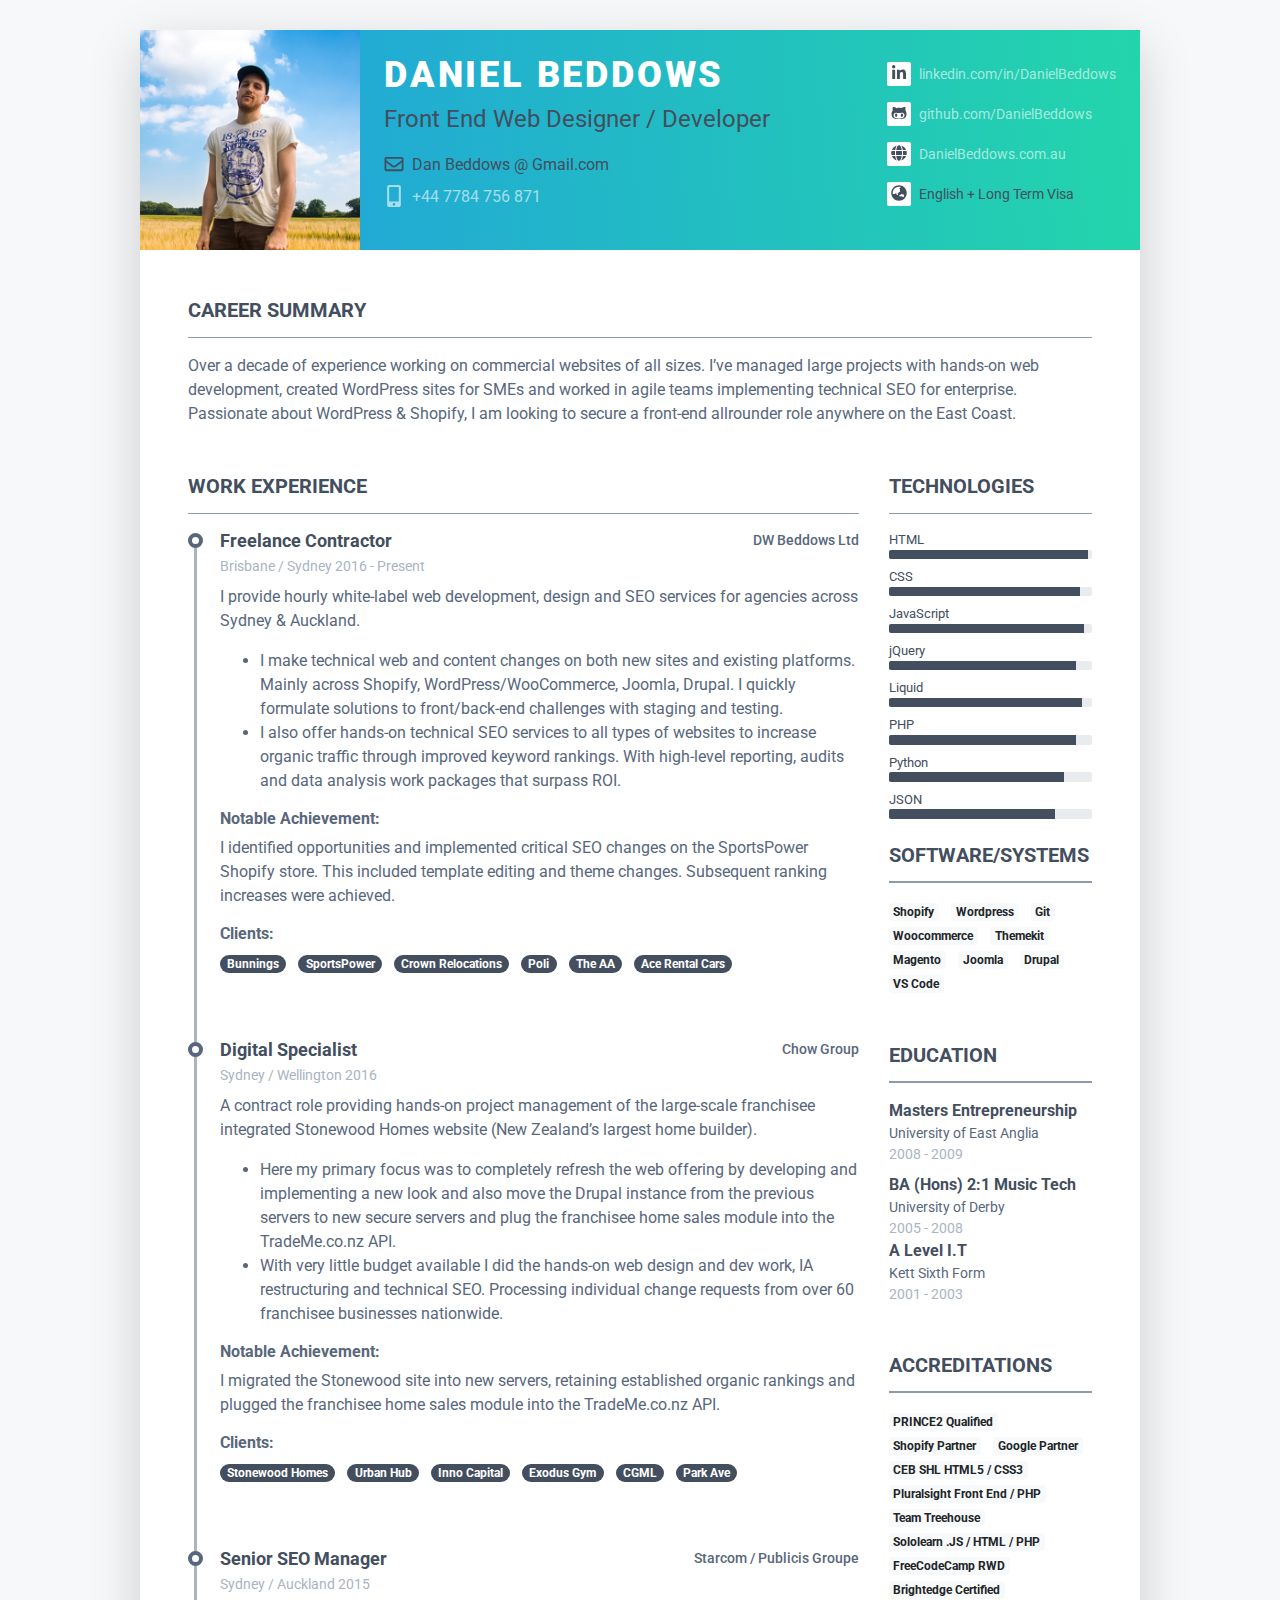
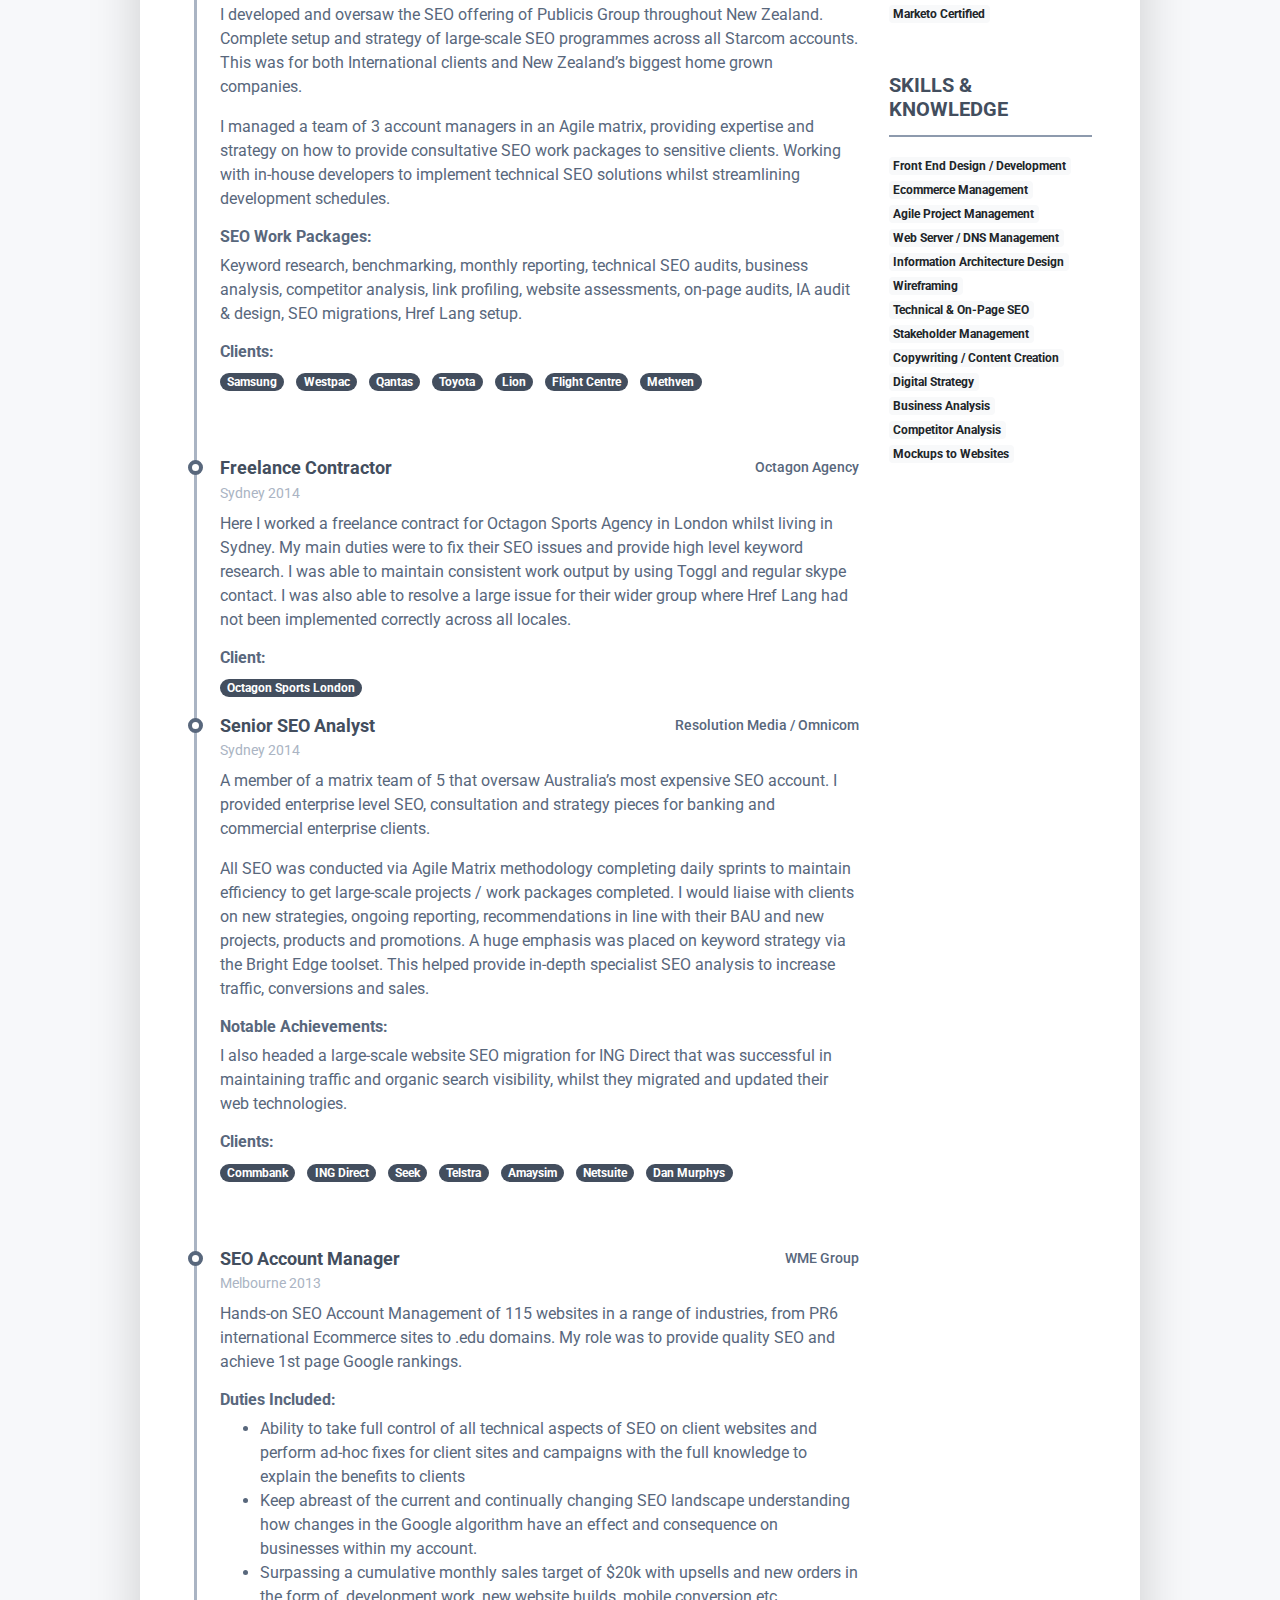
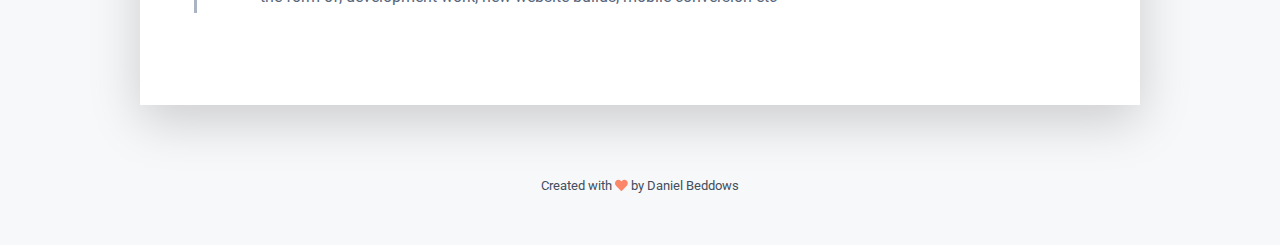
==== resume.html @ 27f37b6b "Rename index2.html to resume.html" ====
<!DOCTYPE html>
<html lang="en"> 
<head>
    <title>Daniel Beddows Online CV</title>
    
    <!-- Meta -->
    <meta charset="utf-8">
    <meta http-equiv="X-UA-Compatible" content="IE=edge">
    <meta name="viewport" content="width=device-width, initial-scale=1.0">
    <meta name="description" content="Responsive Resume Template">
    <meta name="author" content="Daniel Beddows">    
    <link rel="shortcut icon" href="favicon.ico"> 
    
    <!-- Google Font -->
    <link href="https://fonts.googleapis.com/css?family=Roboto:300,400,500,700,900" rel="stylesheet">
    
    <!-- FontAwesome JS-->
	<script defer src="assets/fontawesome/js/all.min.js"></script>
       
    <!-- Theme CSS -->  
    <link id="theme-style" rel="stylesheet" href="assets/css/pillar-1.css">


</head> 

<body>	

    <article class="resume-wrapper text-center position-relative">
	    <div class="resume-wrapper-inner mx-auto text-left bg-white shadow-lg">
		    <header class="resume-header pt-4 pt-md-0">
			    <div class="media flex-column flex-md-row">
				    <img class="mr-3 img-fluid picture mx-auto" src="assets/images/profile.jpg" alt="">
				    <div class="media-body p-4 d-flex flex-column flex-md-row mx-auto mx-lg-0">
					    <div class="primary-info">
						    <h1 class="name mt-0 mb-1 text-white text-uppercase text-uppercase">Daniel Beddows</h1>
						    <div class="title mb-3">Front End Web Designer / Developer</div>
						    <ul class="list-unstyled">
								<li class="mb-2"><i class="far fa-envelope fa-fw mr-2" data-fa-transform="grow-3"></i>Dan Beddows &#64 Gmail.com</li>
							    <li><a href="#"><i class="fas fa-mobile-alt fa-fw mr-2" data-fa-transform="grow-6"></i>+44 7784 756 871	</a></li>
						    </ul>
					    </div><!--//primary-info-->
					    <div class="secondary-info ml-md-auto mt-2">
						    <ul class="resume-social list-unstyled">
				                <li class="mb-3"><a href="https://linkedin.com/in/danielbeddows"><span class="fa-container text-center mr-2"><i class="fab fa-linkedin-in fa-fw"></i></span>linkedin.com/in/DanielBeddows</a></li>
				                <li class="mb-3"><a href="https://github.com/dannybeddows"><span class="fa-container text-center mr-2"><i class="fab fa-github-alt fa-fw"></i></span>github.com/DanielBeddows</a></li>
								<li class="mb-3"><a href="https://dannybeddows.github.io/cv/"><span class="fa-container text-center mr-2"><i class="fas fa-globe"></i></span>DanielBeddows.com.au</a></li>
								<li class="mb-3"><span class="fa-container text-center mr-2"><i class="fas fa-globe-asia"></i></span>English + Long Term Visa</li>
						    </ul>
					    </div><!--//secondary-info-->
					    
				    </div><!--//media-body-->
			    </div><!--//media-->
		    </header>
		    <div class="resume-body p-5">
			    <section class="resume-section summary-section mb-5">
				    <h2 class="resume-section-title text-uppercase font-weight-bold pb-3 mb-3">Career Summary</h2>
				    <div class="resume-section-content">
					    <p class="mb-0">Over a decade of experience working on commercial websites of all sizes. I’ve managed large projects with hands-on web development, created WordPress sites for SMEs and worked in agile teams implementing technical SEO for enterprise. Passionate about WordPress & Shopify, I am looking to secure a front-end allrounder role anywhere on the East Coast.
							
						</p>
				    </div>
			    </section><!--//summary-section-->
			    <div class="row">
				    <div class="col-lg-9">
					    <section class="resume-section experience-section mb-5">
						    <h2 class="resume-section-title text-uppercase font-weight-bold pb-3 mb-3">Work Experience</h2>
						    <div class="resume-section-content">
							    <div class="resume-timeline position-relative">
								    <article class="resume-timeline-item position-relative pb-5">
									    
									    <div class="resume-timeline-item-header mb-2">
										    <div class="d-flex flex-column flex-md-row">
										        <h3 class="resume-position-title font-weight-bold mb-1">Freelance Contractor</h3>
										        <div class="resume-company-name ml-auto">DW Beddows Ltd</div>
										    </div><!--//row-->
										    <div class="resume-position-time">Brisbane / Sydney 2016 - Present</div>
									    </div><!--//resume-timeline-item-header-->
									    <div class="resume-timeline-item-desc">
											<p>I provide hourly white-label web development, design and SEO services for agencies across Sydney & Auckland.</p>
											<ul>
											    <li>I make technical web and content changes on both new sites and existing platforms. Mainly across Shopify, WordPress/WooCommerce, Joomla, Drupal. I quickly formulate solutions to front/back-end challenges with staging and testing.
													</li>
											    <li>I also offer hands-on technical SEO services to all types of websites to increase organic traffic through improved keyword rankings. With high-level reporting, audits and data analysis work packages that surpass ROI.
												</li>
										    </ul>
										    <h4 class="resume-timeline-item-desc-heading font-weight-bold">Notable Achievement:</h4>
										    <p>I identified opportunities and implemented critical SEO changes on the SportsPower Shopify store. This included template editing and theme changes. Subsequent ranking increases were achieved.

											</p>
										    <h4 class="resume-timeline-item-desc-heading font-weight-bold">Clients:</h4>
										    <ul class="list-inline">
											    <li class="list-inline-item"><span class="badge badge-primary badge-pill">Bunnings</span></li>
											    <li class="list-inline-item"><span class="badge badge-primary badge-pill">SportsPower</span></li>
											    <li class="list-inline-item"><span class="badge badge-primary badge-pill">Crown Relocations</span></li>
											    <li class="list-inline-item"><span class="badge badge-primary badge-pill">Poli</span></li>
											    <li class="list-inline-item"><span class="badge badge-primary badge-pill">The AA</span></li>
											    <li class="list-inline-item"><span class="badge badge-primary badge-pill">Ace Rental Cars</span></li>
										    </ul>
									    </div><!--//resume-timeline-item-desc-->

								    </article><!--//resume-timeline-item-->
								    
								    <article class="resume-timeline-item position-relative pb-5">
									    
									    <div class="resume-timeline-item-header mb-2">
										    <div class="d-flex flex-column flex-md-row">
										        <h3 class="resume-position-title font-weight-bold mb-1">Digital Specialist</h3>
										        <div class="resume-company-name ml-auto">Chow Group</div>
										    </div><!--//row-->
										    <div class="resume-position-time">Sydney / Wellington 2016</div>
									    </div><!--//resume-timeline-item-header-->
									    <div class="resume-timeline-item-desc">
										    <p>A contract role providing hands-on project management of the large-scale franchisee integrated Stonewood Homes website (New Zealand’s largest home builder). 
											</p>
											<ul>
											    <li>Here my primary focus was to completely refresh the web offering by developing and implementing a new look and also move the Drupal instance from the previous servers to new secure servers and plug the franchisee home sales module into the TradeMe.co.nz API. 

													</li>
											    <li>With very little budget available I did the hands-on web design and dev work, IA restructuring and technical SEO. Processing individual change requests from over 60 franchisee businesses nationwide.

												</li>
										    </ul>
											<h4 class="resume-timeline-item-desc-heading font-weight-bold">Notable Achievement:</h4>
										    <p>I migrated the Stonewood site into new servers, retaining established organic rankings and plugged the franchisee home sales module into the TradeMe.co.nz API.
											</p>
										    <h4 class="resume-timeline-item-desc-heading font-weight-bold">Clients:</h4>
										    <ul class="list-inline">
											    <li class="list-inline-item"><span class="badge badge-primary badge-pill">Stonewood Homes</span></li>
											    <li class="list-inline-item"><span class="badge badge-primary badge-pill">Urban Hub</span></li>
											    <li class="list-inline-item"><span class="badge badge-primary badge-pill">Inno Capital</span></li>
											    <li class="list-inline-item"><span class="badge badge-primary badge-pill">Exodus Gym</span></li>
											    <li class="list-inline-item"><span class="badge badge-primary badge-pill">CGML</span></li>
											    <li class="list-inline-item"><span class="badge badge-primary badge-pill">Park Ave</span></li>
										    </ul>
									    </div><!--//resume-timeline-item-desc-->

								    </article><!--//resume-timeline-item-->
								    
								    <article class="resume-timeline-item position-relative pb-5">
									    
									    <div class="resume-timeline-item-header mb-2">
										    <div class="d-flex flex-column flex-md-row">
										        <h3 class="resume-position-title font-weight-bold mb-1">Senior SEO Manager</h3>
										        <div class="resume-company-name ml-auto">Starcom / Publicis Groupe</div>
										    </div><!--//row-->
										    <div class="resume-position-time">Sydney / Auckland 2015</div>
									    </div><!--//resume-timeline-item-header-->
									    <div class="resume-timeline-item-desc">
										    <p>I developed and oversaw the SEO offering of Publicis Group throughout New Zealand. Complete setup and strategy of large-scale SEO programmes across all Starcom accounts. This was for both International clients and New Zealand’s biggest home grown companies.</p>
										    <p>I managed a team of 3 account managers in an Agile matrix, providing expertise and strategy on how to provide consultative SEO work packages to sensitive clients. Working with in-house developers to implement technical SEO solutions whilst streamlining development schedules.</p>
											<h4 class="resume-timeline-item-desc-heading font-weight-bold">SEO Work Packages:</h4>
										    <p>Keyword research, benchmarking, monthly reporting, technical SEO audits, business analysis, competitor analysis, link profiling, website assessments, on-page audits, IA audit & design, SEO migrations, Href Lang setup.
											</p>
										    <h4 class="resume-timeline-item-desc-heading font-weight-bold">Clients:</h4>
										    <ul class="list-inline">
											    <li class="list-inline-item"><span class="badge badge-primary badge-pill">Samsung</span></li>
											    <li class="list-inline-item"><span class="badge badge-primary badge-pill">Westpac</span></li>
											    <li class="list-inline-item"><span class="badge badge-primary badge-pill">Qantas</span></li>
											    <li class="list-inline-item"><span class="badge badge-primary badge-pill">Toyota</span></li>
												<li class="list-inline-item"><span class="badge badge-primary badge-pill">Lion</span></li>
												<li class="list-inline-item"><span class="badge badge-primary badge-pill">Flight Centre</span></li>
												<li class="list-inline-item"><span class="badge badge-primary badge-pill">Methven</span></li>
										    </ul>
									    </div><!--//resume-timeline-item-desc-->

								    </article><!--//resume-timeline-item-->
								    
								    <article class="resume-timeline-item position-relative">
									    
									    <div class="resume-timeline-item-header mb-2">
										    <div class="d-flex flex-column flex-md-row">
										        <h3 class="resume-position-title font-weight-bold mb-1">Freelance Contractor</h3>
										        <div class="resume-company-name ml-auto">Octagon Agency</div>
										    </div><!--//row-->
										    <div class="resume-position-time">Sydney 2014</div>
									    </div><!--//resume-timeline-item-header-->
									    <div class="resume-timeline-item-desc">
										    <p>Here I worked a freelance contract for Octagon Sports Agency in London whilst living in Sydney. My main duties were to fix their SEO issues and provide high level keyword research. I was able to maintain consistent work output by using Toggl and regular skype contact.
												I was also able to resolve a large issue for their wider group where Href Lang had not been implemented correctly across all locales.
												</p>
										    <h4 class="resume-timeline-item-desc-heading font-weight-bold">Client:</h4>
										    <ul class="list-inline">
											    <li class="list-inline-item"><span class="badge badge-primary badge-pill">Octagon Sports London</span></li>
										    </ul>
									    </div><!--//resume-timeline-item-desc-->

								    </article><!--//resume-timeline-item-->
								    
								    <article class="resume-timeline-item position-relative pb-5">
									    
									    <div class="resume-timeline-item-header mb-2">
										    <div class="d-flex flex-column flex-md-row">
										        <h3 class="resume-position-title font-weight-bold mb-1">Senior SEO Analyst</h3>
										        <div class="resume-company-name ml-auto">Resolution Media / Omnicom</div>
										    </div><!--//row-->
										    <div class="resume-position-time">Sydney 2014</div>
									    </div><!--//resume-timeline-item-header-->
									    <div class="resume-timeline-item-desc">
										    <p>A member of a matrix team of 5 that oversaw Australia’s most expensive SEO account. I provided enterprise level SEO, consultation and strategy pieces for banking and commercial enterprise clients.</p>
										    <p>All SEO was conducted via Agile Matrix methodology completing daily sprints to maintain efficiency to get large-scale projects / work packages completed. I would liaise with clients on new strategies, ongoing reporting, recommendations in line with their BAU and new projects, products and promotions. A huge emphasis was placed on keyword strategy via the Bright Edge toolset. This helped provide in-depth specialist SEO analysis to increase traffic, conversions and sales.</p>
											<h4 class="resume-timeline-item-desc-heading font-weight-bold">Notable Achievements:</h4>
										    <p>I also headed a large-scale website SEO migration for ING Direct that was successful in maintaining traffic and organic search visibility, whilst they migrated and updated their web technologies.
											</p>
										    <h4 class="resume-timeline-item-desc-heading font-weight-bold">Clients:</h4>
										    <ul class="list-inline">
											    <li class="list-inline-item"><span class="badge badge-primary badge-pill">Commbank</span></li>
											    <li class="list-inline-item"><span class="badge badge-primary badge-pill">ING Direct</span></li>
											    <li class="list-inline-item"><span class="badge badge-primary badge-pill">Seek</span></li>
											    <li class="list-inline-item"><span class="badge badge-primary badge-pill">Telstra</span></li>
												<li class="list-inline-item"><span class="badge badge-primary badge-pill">Amaysim</span></li>
												<li class="list-inline-item"><span class="badge badge-primary badge-pill">Netsuite</span></li>
												<li class="list-inline-item"><span class="badge badge-primary badge-pill">Dan Murphys</span></li>
										    </ul>
									    </div><!--//resume-timeline-item-desc-->

									</article><!--//resume-timeline-item-->
									<article class="resume-timeline-item position-relative pb-6">
									    
									    <div class="resume-timeline-item-header mb-2">
										    <div class="d-flex flex-column flex-md-row">
										        <h3 class="resume-position-title font-weight-bold mb-1">SEO Account Manager</h3>
										        <div class="resume-company-name ml-auto">WME Group</div>
										    </div><!--//row-->
										    <div class="resume-position-time">Melbourne 2013</div>
									    </div><!--//resume-timeline-item-header-->
									    <div class="resume-timeline-item-desc">
										    <p>Hands-on SEO Account Management of 115 websites in a range of industries, from PR6 international Ecommerce sites to .edu domains. My role was to provide quality SEO and achieve 1st page Google rankings.</p>
										    </p>
											<h4 class="resume-timeline-item-desc-heading font-weight-bold">Duties Included:</h4>
										    <ul>
											    <li>Ability to take full control of all technical aspects of SEO on client websites and perform ad-hoc fixes for client sites and campaigns with the full knowledge to explain the benefits to clients</li>
												<li>Keep abreast of the current and continually changing SEO landscape understanding how changes in the Google algorithm have an effect and consequence on businesses within my account.</li>
												<li>Surpassing a cumulative monthly sales target of $20k with upsells and new orders in the form of, development work, new website builds, mobile conversion etc</li>
										    </ul>
									    </div><!--//resume-timeline-item-desc-->
								    </article><!--//resume-timeline-item-->
							    </div><!--//resume-timeline-->
						    </div>
					    </section><!--//experience-section-->
				    </div>
				    <div class="col-lg-3">
					    <section class="resume-section skills-section mb-5">
						    <h2 class="resume-section-title text-uppercase font-weight-bold pb-3 mb-3">Technologies</h2>
						    <div class="resume-section-content">
						        <div class="resume-skill-item">
							        
							        <ul class="list-unstyled mb-4">
								        <li class="mb-2">
								            <div class="resume-skill-name">HTML</div>
									        <div class="progress resume-progress">
											    <div class="progress-bar theme-progress-bar-dark" role="progressbar" style="width: 98%" aria-valuenow="25" aria-valuemin="0" aria-valuemax="100"></div>
											</div>
								        </li>
								        <li class="mb-2">
								            <div class="resume-skill-name">CSS</div>
									        <div class="progress resume-progress">
											    <div class="progress-bar theme-progress-bar-dark" role="progressbar" style="width: 94%" aria-valuenow="25" aria-valuemin="0" aria-valuemax="100"></div>
											</div>
								        </li>
								        <li class="mb-2">
								            <div class="resume-skill-name">JavaScript</div>
									        <div class="progress resume-progress">
											    <div class="progress-bar theme-progress-bar-dark" role="progressbar" style="width: 96%" aria-valuenow="25" aria-valuemin="0" aria-valuemax="100"></div>
											</div>
								        </li>
								        
								        <li class="mb-2">
								            <div class="resume-skill-name">jQuery</div>
									        <div class="progress resume-progress">
											    <div class="progress-bar theme-progress-bar-dark" role="progressbar" style="width: 92%" aria-valuenow="25" aria-valuemin="0" aria-valuemax="100"></div>
											</div>
								        </li>
								        <li class="mb-2">
								            <div class="resume-skill-name">Liquid</div>
									        <div class="progress resume-progress">
											    <div class="progress-bar theme-progress-bar-dark" role="progressbar" style="width: 95%" aria-valuenow="25" aria-valuemin="0" aria-valuemax="100"></div>
											</div>
								        </li>
								        <li class="mb-2">
								            <div class="resume-skill-name">PHP</div>
									        <div class="progress resume-progress">
											    <div class="progress-bar theme-progress-bar-dark" role="progressbar" style="width: 92%" aria-valuenow="25" aria-valuemin="0" aria-valuemax="100"></div>
											</div>
								        </li>
								        <li class="mb-2">
								            <div class="resume-skill-name">Python</div>
									        <div class="progress resume-progress">
											    <div class="progress-bar theme-progress-bar-dark" role="progressbar" style="width: 86%" aria-valuenow="25" aria-valuemin="0" aria-valuemax="100"></div>
											</div>
								        </li>
								        <li class="mb-2">
								            <div class="resume-skill-name">JSON</div>
									        <div class="progress resume-progress">
											    <div class="progress-bar theme-progress-bar-dark" role="progressbar" style="width: 82%" aria-valuenow="25" aria-valuemin="0" aria-valuemax="100"></div>
											</div>
								        </li>
							        </ul>
						        </div><!--//resume-skill-item-->
						        
						        <div class="resume-skill-item">
						            <h2 class="resume-section-title text-uppercase font-weight-bold pb-3 mb-3">Software/Systems</h2>
						            <ul class="list-inline">
							            <li class="list-inline-item"><span class="badge badge-light">Shopify</span></li>
							            <li class="list-inline-item"><span class="badge badge-light">Wordpress</span></li>
							            <li class="list-inline-item"><span class="badge badge-light">Git</span></li>
							            <li class="list-inline-item"><span class="badge badge-light">Woocommerce</span></li>
							            <li class="list-inline-item"><span class="badge badge-light">Themekit</span></li>
							            <li class="list-inline-item"><span class="badge badge-light">Magento</span></li>
							            <li class="list-inline-item"><span class="badge badge-light">Joomla</span></li>
							            <li class="list-inline-item"><span class="badge badge-light">Drupal</span></li>
							            <li class="list-inline-item"><span class="badge badge-light">VS Code</span></li>
						            </ul>
						        </div><!--//resume-skill-item-->
						    </div><!--resume-section-content-->
					    </section><!--//skills-section-->
					    <section class="resume-section education-section mb-5">
						    <h2 class="resume-section-title text-uppercase font-weight-bold pb-3 mb-3">Education</h2>
						    <div class="resume-section-content">
							    <ul class="list-unstyled">
								    <li class="mb-2">
								        <div class="resume-degree font-weight-bold">Masters Entrepreneurship</div>
								        <div class="resume-degree-org">University of East Anglia</div>
								        <div class="resume-degree-time">2008 - 2009</div>
								    </li>
								    <li>
								        <div class="resume-degree font-weight-bold">BA (Hons) 2:1 Music Tech</div>
								        <div class="resume-degree-org">University of Derby</div>
								        <div class="resume-degree-time">2005 - 2008</div>
									</li>
									<li>
								        <div class="resume-degree font-weight-bold">A Level I.T</div>
								        <div class="resume-degree-org">Kett Sixth Form</div>
								        <div class="resume-degree-time">2001 - 2003</div>
								    </li>
							    </ul>
						    </div>
					    </section><!--//education-section-->
					    <section class="resume-section reference-section mb-5">
						    <h2 class="resume-section-title text-uppercase font-weight-bold pb-3 mb-3">Accreditations</h2>
						    <div class="resume-section-content">
								<div class="resume-skill-item">
						            <ul class="list-inline">
							            <li class="list-inline-item"><span class="badge badge-light">PRINCE2 Qualified</span></li>
							            <li class="list-inline-item"><span class="badge badge-light">Shopify Partner</span></li>
							            <li class="list-inline-item"><span class="badge badge-light">Google Partner</span></li>
							            <li class="list-inline-item"><span class="badge badge-light">CEB SHL HTML5 / CSS3</span></li>
							            <li class="list-inline-item"><span class="badge badge-light">Pluralsight Front End / PHP</span></li>
							            <li class="list-inline-item"><span class="badge badge-light">Team Treehouse</span></li>
										<li class="list-inline-item"><span class="badge badge-light">Sololearn .JS / HTML / PHP</span></li>
										<li class="list-inline-item"><span class="badge badge-light">FreeCodeCamp RWD</span></li>
										<li class="list-inline-item"><span class="badge badge-light">Brightedge Certified</span></li>
										<li class="list-inline-item"><span class="badge badge-light">Marketo Certified</span></li>

						            </ul>
						        </div><!--//resume-skill-item-->
						    </div>
					    </section><!--//interests-section-->
					    <section class="resume-section language-section mb-5">
						    <h3 class="resume-section-title text-uppercase font-weight-bold pb-3 mb-3">Skills & Knowledge</h3>
						    <div class="resume-skill-item">
								<ul class="list-inline">
									<li class="list-inline-item"><span class="badge badge-light">Front End Design / Development</span></li>
									<li class="list-inline-item"><span class="badge badge-light">Ecommerce Management</span></li>
									<li class="list-inline-item"><span class="badge badge-light">Agile Project Management</span></li>
									<li class="list-inline-item"><span class="badge badge-light">Web Server / DNS Management</span></li>
									<li class="list-inline-item"><span class="badge badge-light">Information Architecture Design</span></li>
									<li class="list-inline-item"><span class="badge badge-light">Wireframing</span></li>
									<li class="list-inline-item"><span class="badge badge-light">Technical & On-Page SEO</span></li>
									<li class="list-inline-item"><span class="badge badge-light">Stakeholder Management</span></li>
									<li class="list-inline-item"><span class="badge badge-light">Copywriting / Content Creation</span></li>
									<li class="list-inline-item"><span class="badge badge-light">Digital Strategy</span></li>
									<li class="list-inline-item"><span class="badge badge-light">Business Analysis</span></li>
									<li class="list-inline-item"><span class="badge badge-light">Competitor Analysis</span></li>
									<li class="list-inline-item"><span class="badge badge-light">Mockups to Websites</span></li>
								</ul>
							</div><!--//resume-skill-item-->
					    </section><!--//interests-section-->
					    
				    </div>
			    </div><!--//row-->
		    </div><!--//resume-body-->
		    
		    
	    </div>
    </article>  

    
    <footer class="footer text-center pt-2 pb-5">
	    <!--/* This template is free as long as you keep the footer attribution link. If you'd like to use the template without the attribution link, you can buy the commercial license via our website: themes.3rdwavemedia.com Thank you for your support. :) */-->
        <small class="copyright">Created with <i class="fas fa-heart"></i> by Daniel Beddows</small>
	</footer>

    

</body>
</html>
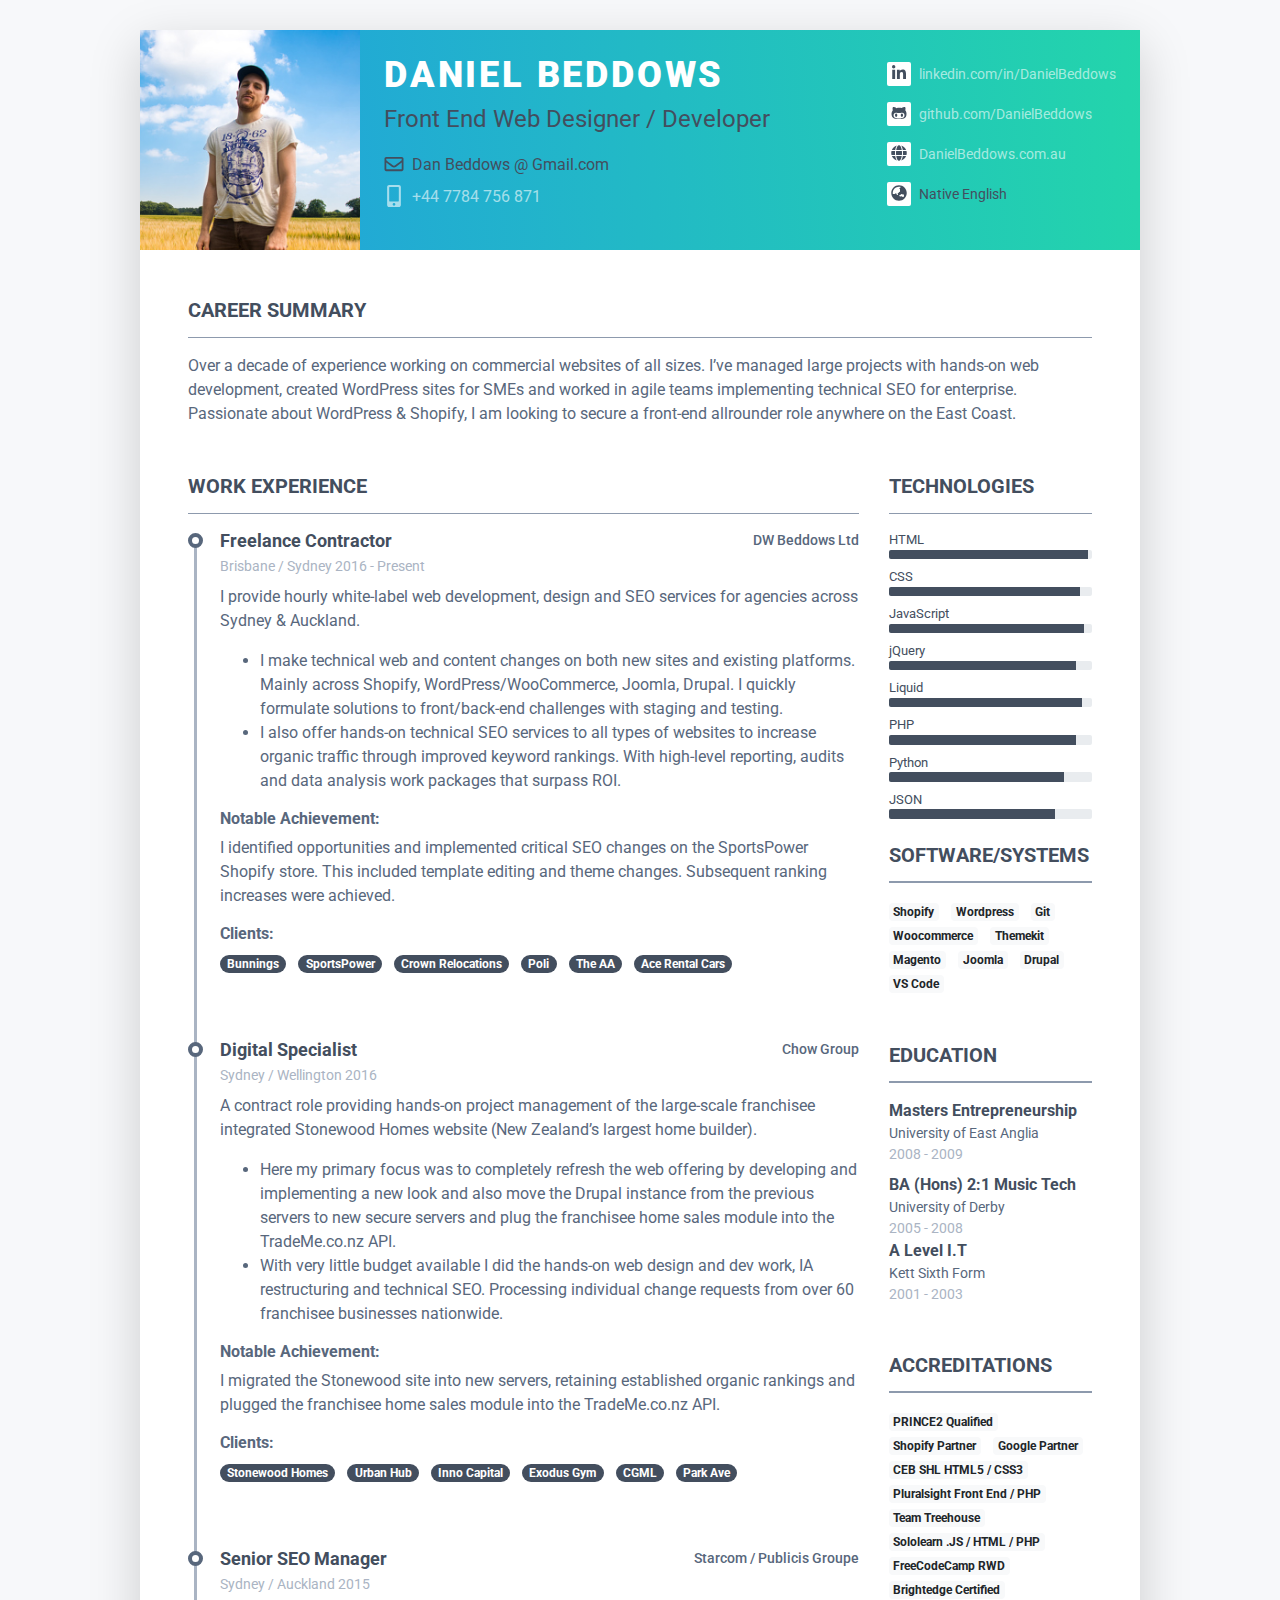
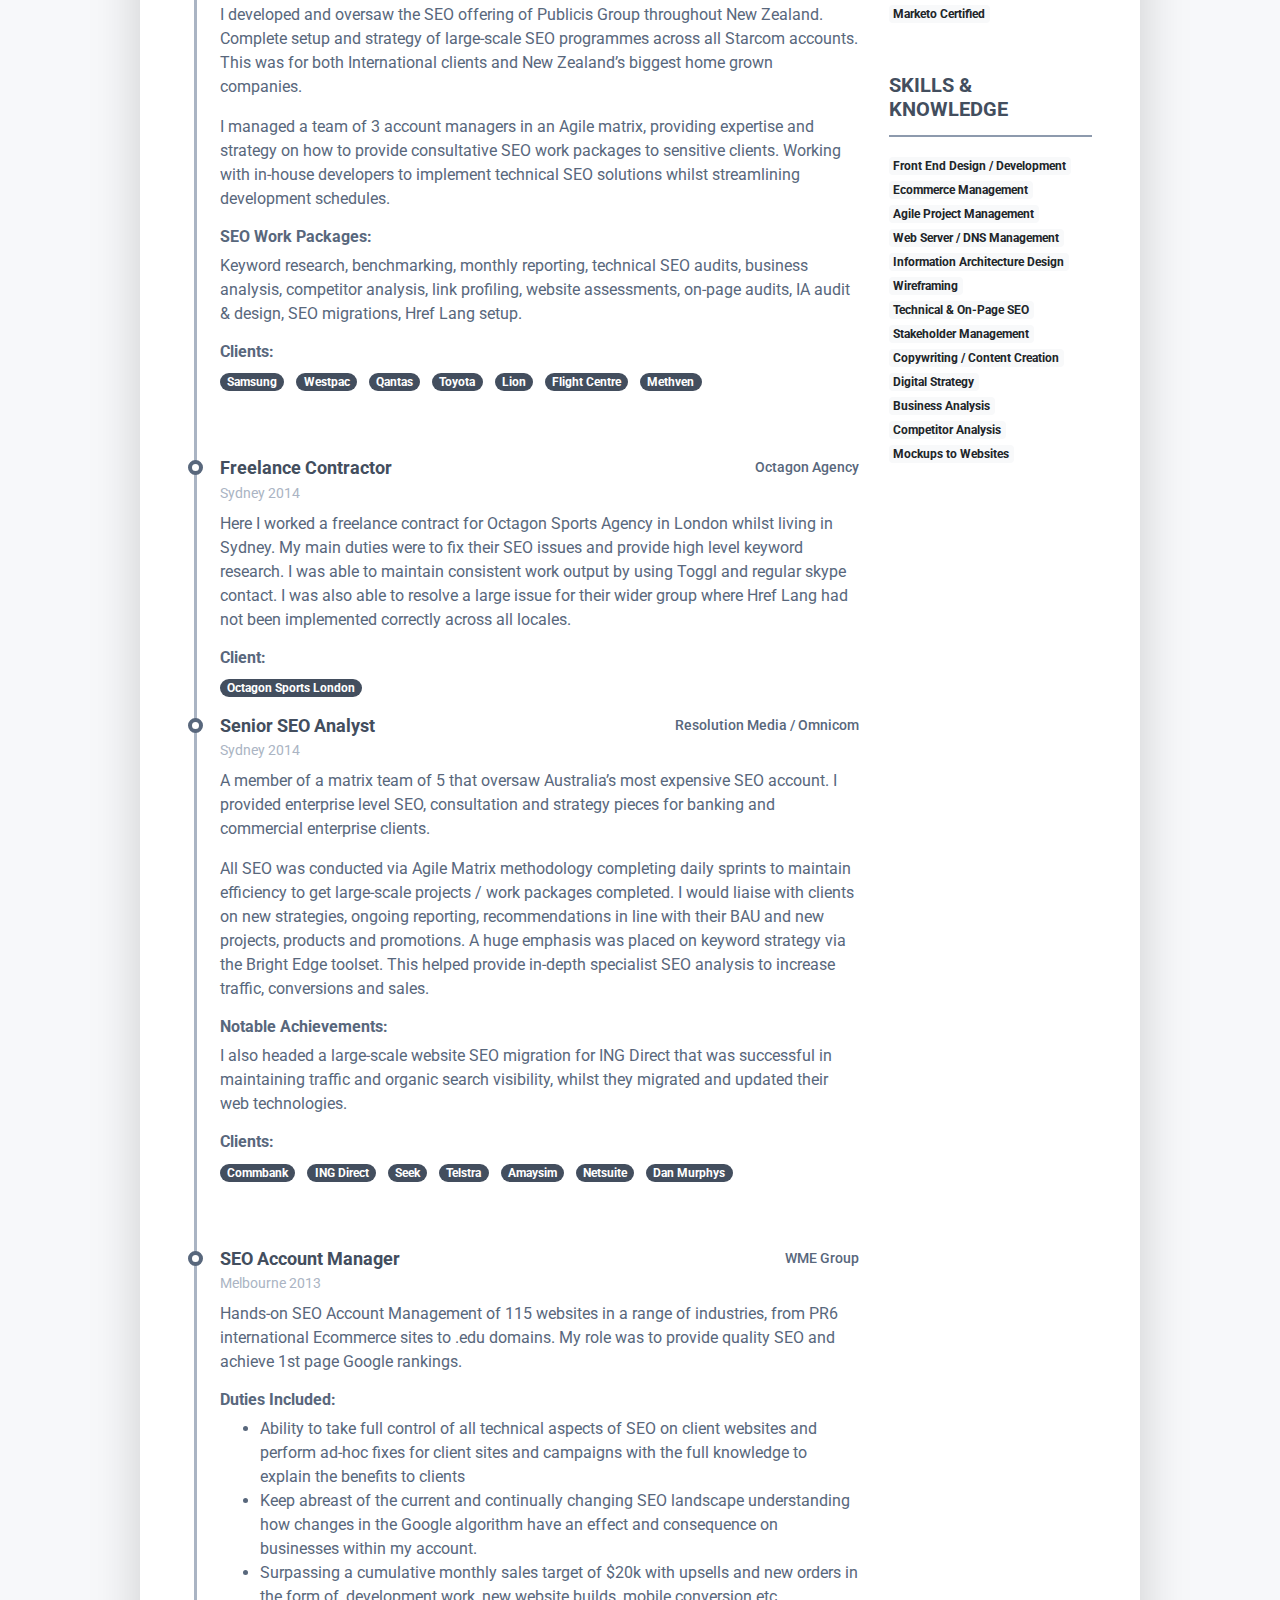
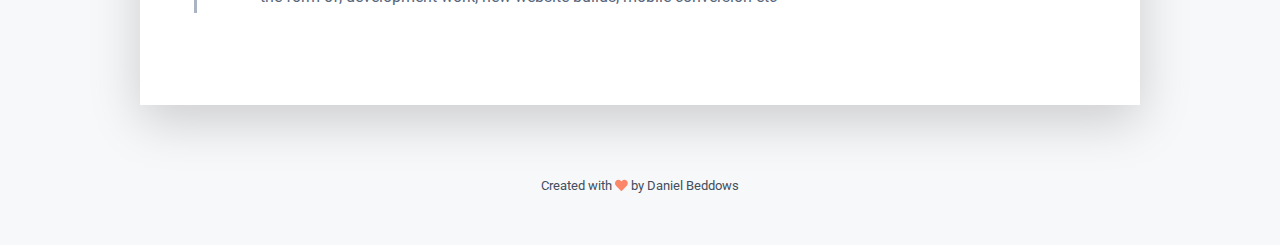
==== commit 95d0c5d3: "Update resume.html" ====
--- a/resume.html
+++ b/resume.html
@@ -44,7 +44,7 @@
 				                <li class="mb-3"><a href="https://linkedin.com/in/danielbeddows"><span class="fa-container text-center mr-2"><i class="fab fa-linkedin-in fa-fw"></i></span>linkedin.com/in/DanielBeddows</a></li>
 				                <li class="mb-3"><a href="https://github.com/dannybeddows"><span class="fa-container text-center mr-2"><i class="fab fa-github-alt fa-fw"></i></span>github.com/DanielBeddows</a></li>
 								<li class="mb-3"><a href="https://dannybeddows.github.io/cv/"><span class="fa-container text-center mr-2"><i class="fas fa-globe"></i></span>DanielBeddows.com.au</a></li>
-								<li class="mb-3"><span class="fa-container text-center mr-2"><i class="fas fa-globe-asia"></i></span>English + Long Term Visa</li>
+								<li class="mb-3"><span class="fa-container text-center mr-2"><i class="fas fa-globe-asia"></i></span>Native English</li>
 						    </ul>
 					    </div><!--//secondary-info-->
 					    
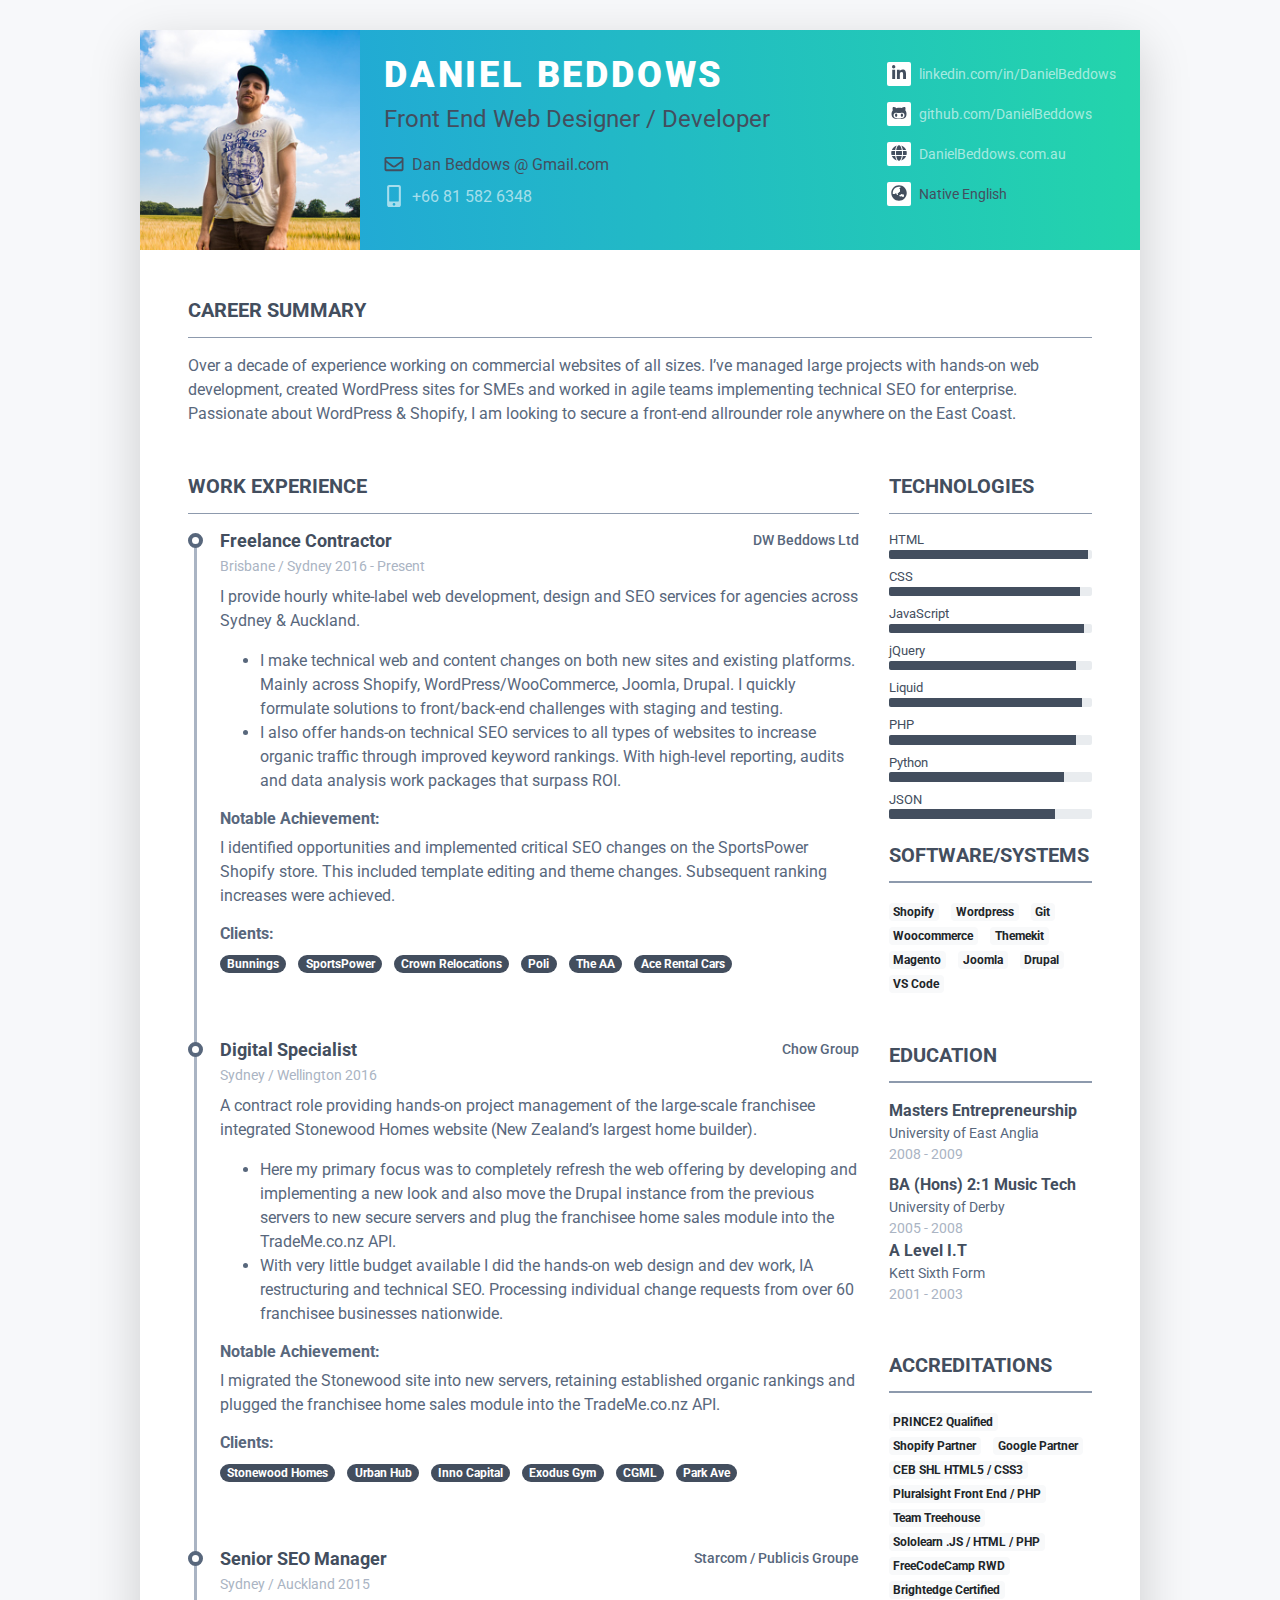
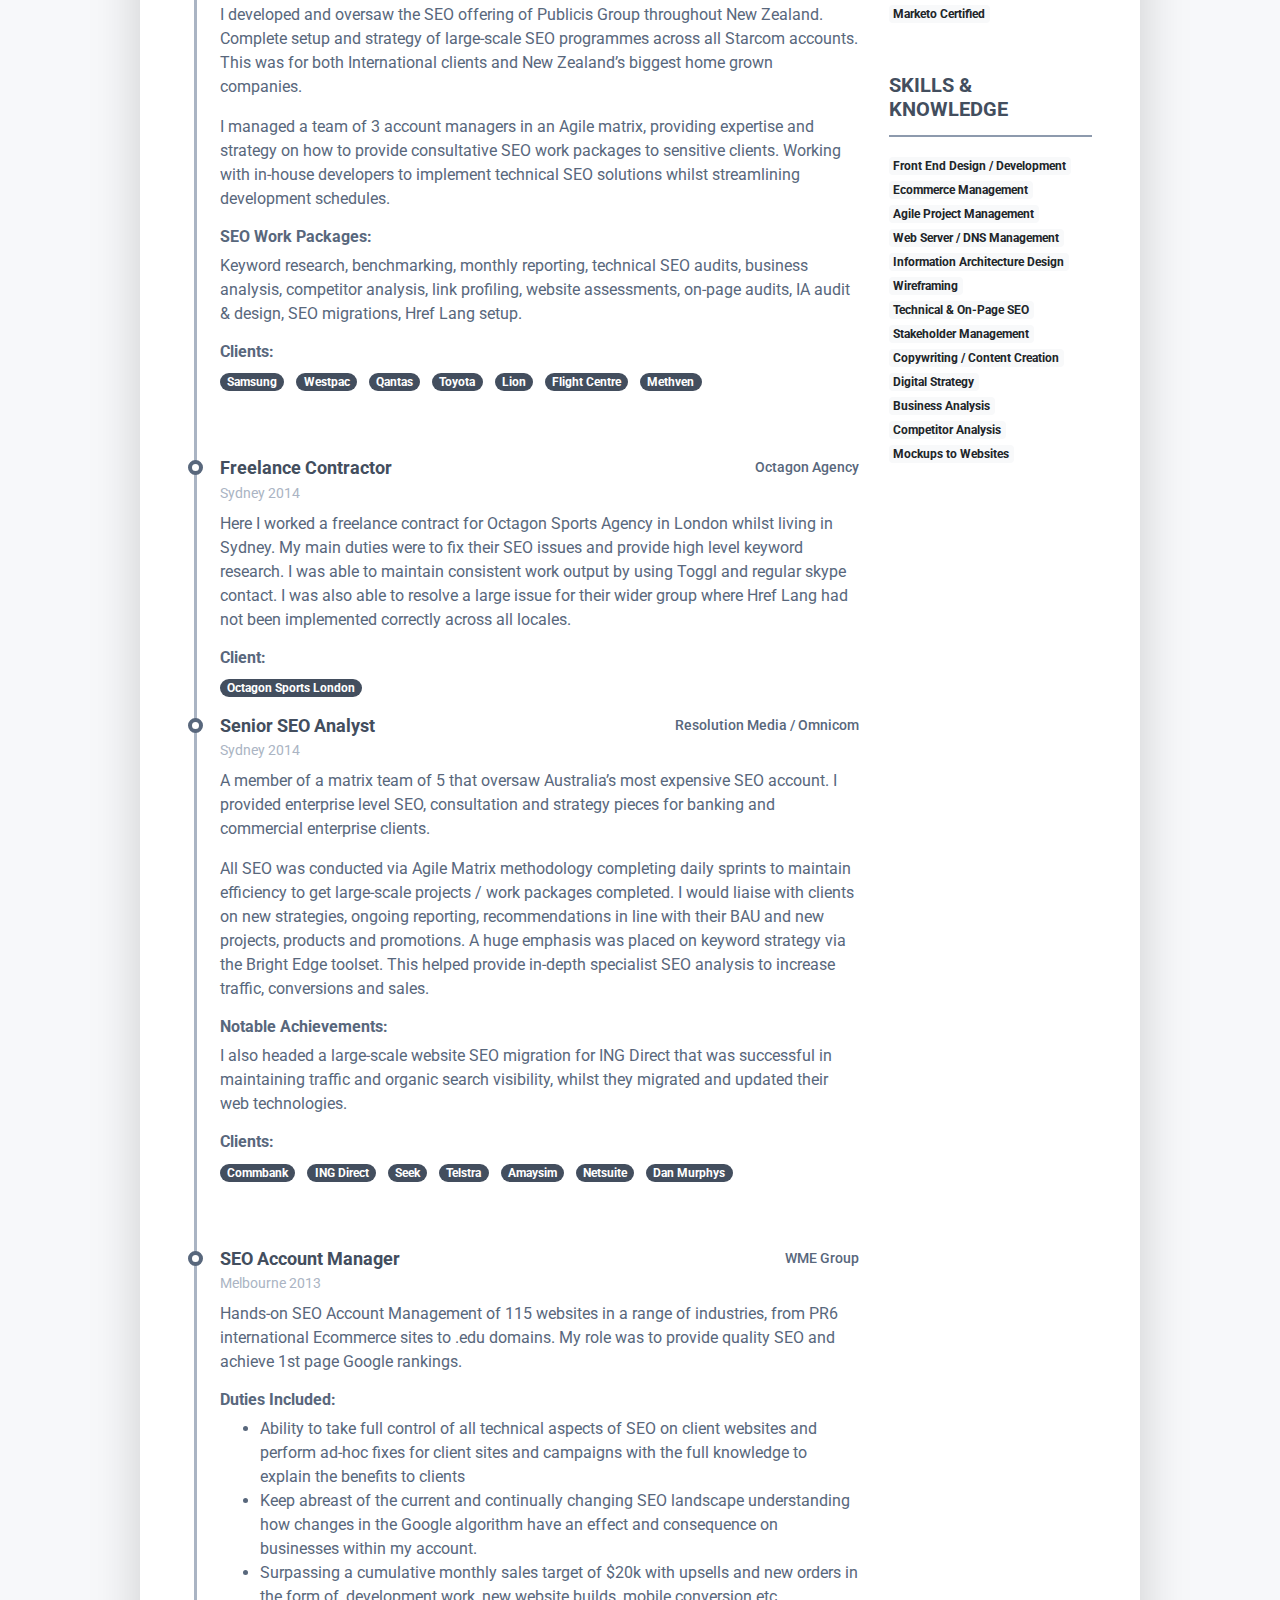
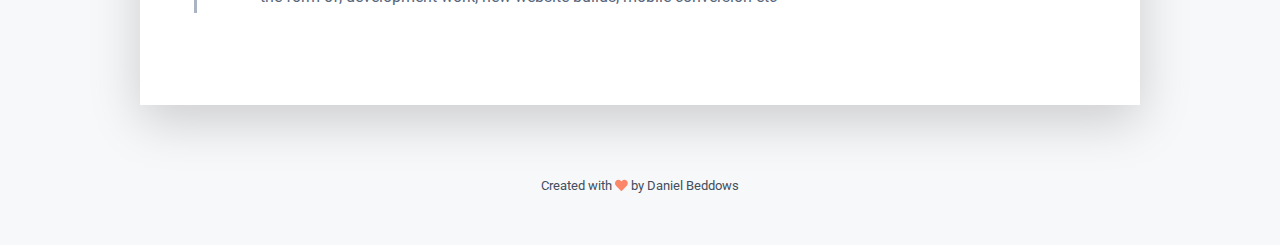
==== commit c8b3d0f0: "Update resume.html" ====
--- a/resume.html
+++ b/resume.html
@@ -36,7 +36,7 @@
 						    <div class="title mb-3">Front End Web Designer / Developer</div>
 						    <ul class="list-unstyled">
 								<li class="mb-2"><i class="far fa-envelope fa-fw mr-2" data-fa-transform="grow-3"></i>Dan Beddows &#64 Gmail.com</li>
-							    <li><a href="#"><i class="fas fa-mobile-alt fa-fw mr-2" data-fa-transform="grow-6"></i>+44 7784 756 871	</a></li>
+							    <li><a href="#"><i class="fas fa-mobile-alt fa-fw mr-2" data-fa-transform="grow-6"></i>+66 81 582 6348</a></li>
 						    </ul>
 					    </div><!--//primary-info-->
 					    <div class="secondary-info ml-md-auto mt-2">
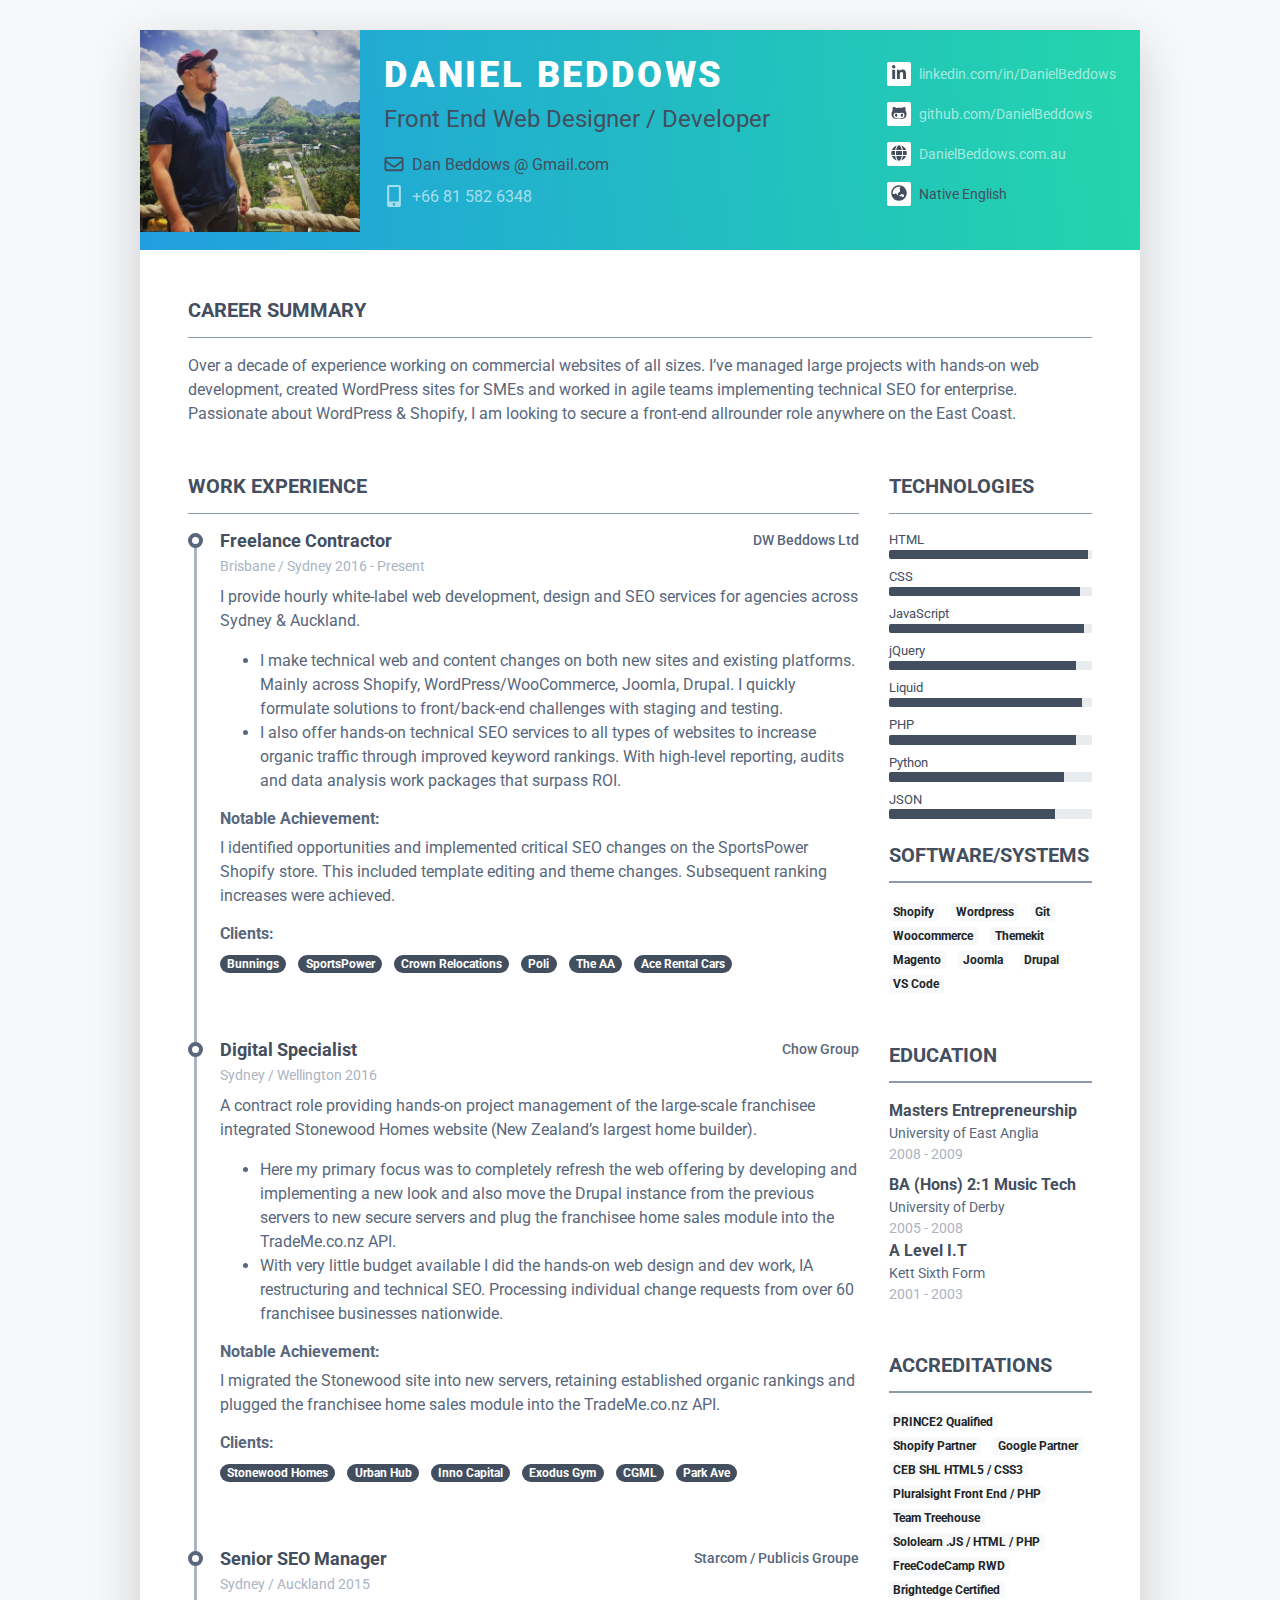
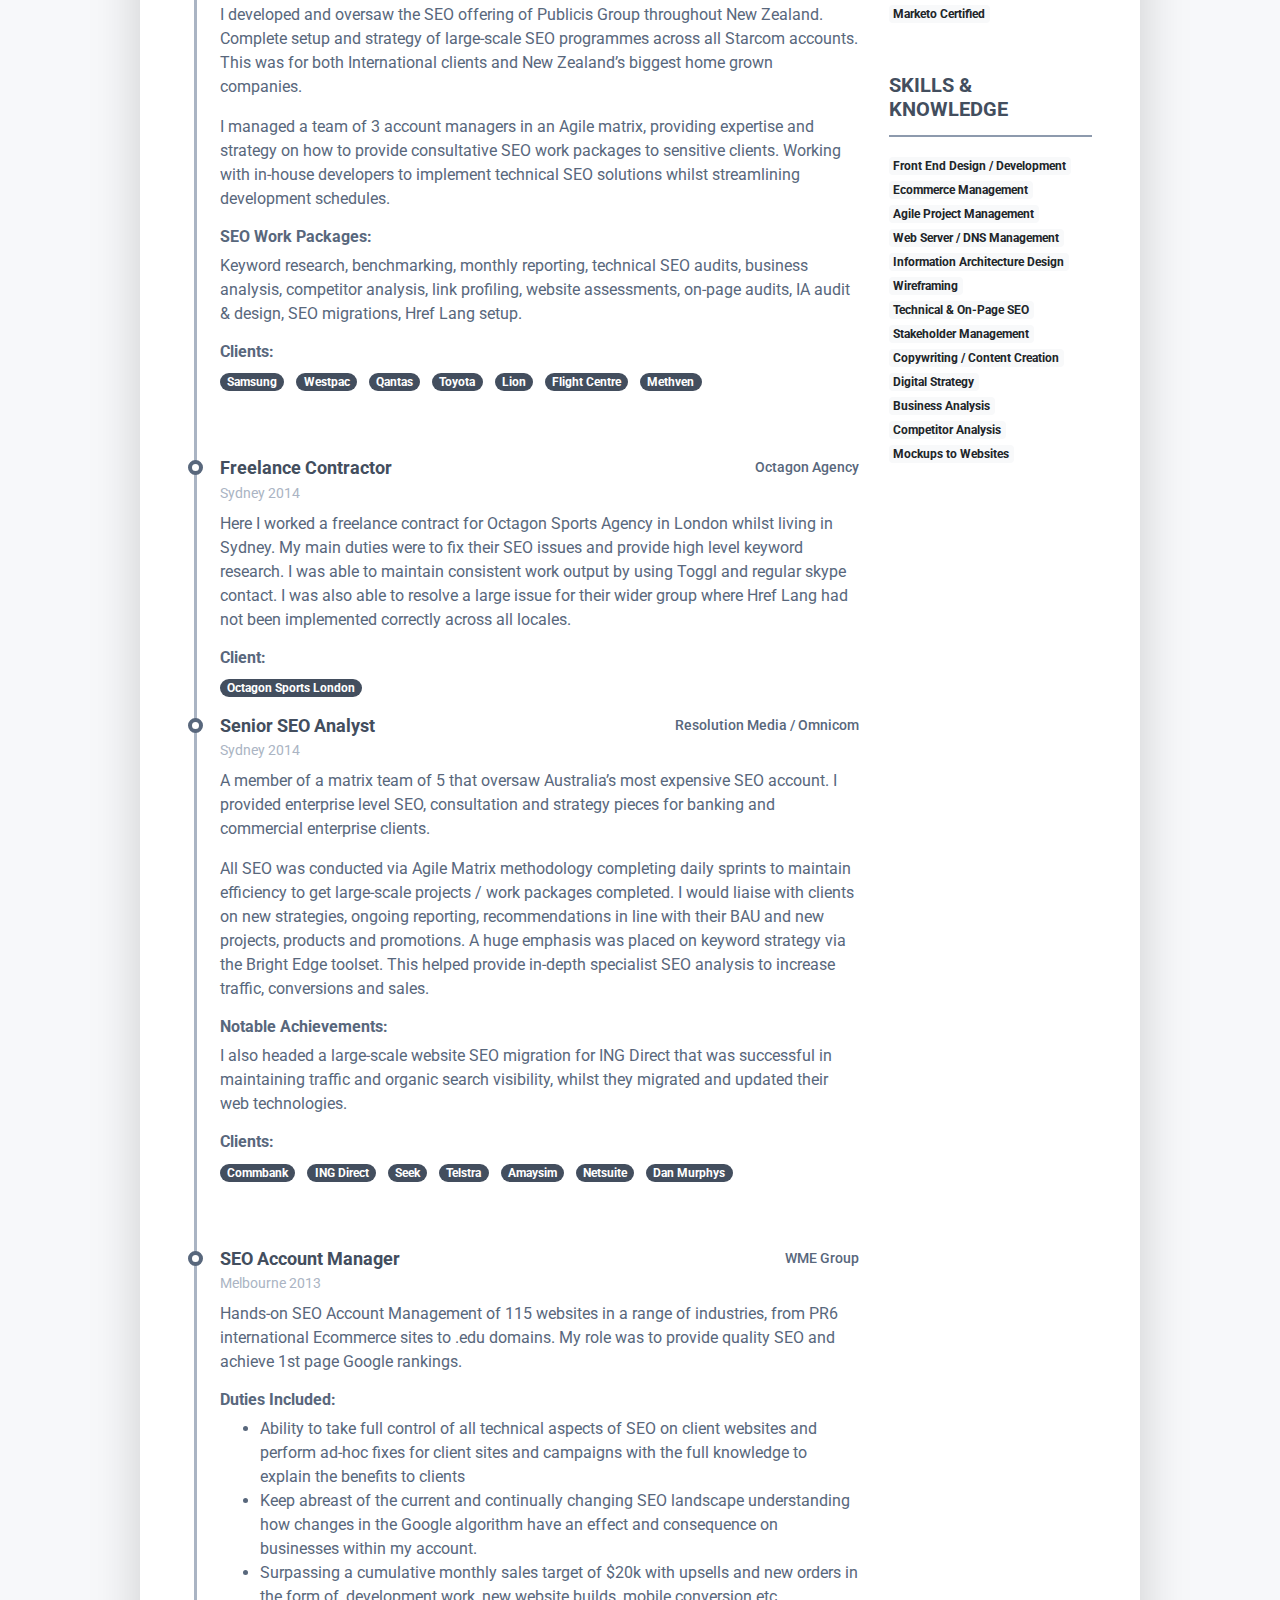
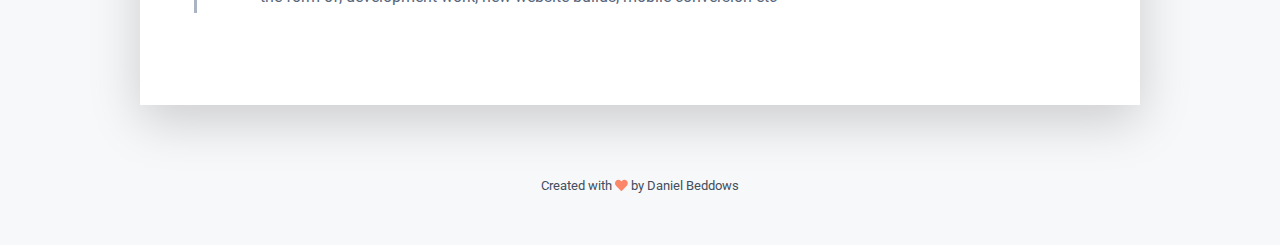
==== commit 5f34782e: "Update resume.html" ====
--- a/resume.html
+++ b/resume.html
@@ -29,7 +29,7 @@
 	    <div class="resume-wrapper-inner mx-auto text-left bg-white shadow-lg">
 		    <header class="resume-header pt-4 pt-md-0">
 			    <div class="media flex-column flex-md-row">
-				    <img class="mr-3 img-fluid picture mx-auto" src="assets/images/profile.jpg" alt="">
+				    <img class="mr-3 img-fluid picture mx-auto" src="assets/images/profile.png" alt="">
 				    <div class="media-body p-4 d-flex flex-column flex-md-row mx-auto mx-lg-0">
 					    <div class="primary-info">
 						    <h1 class="name mt-0 mb-1 text-white text-uppercase text-uppercase">Daniel Beddows</h1>
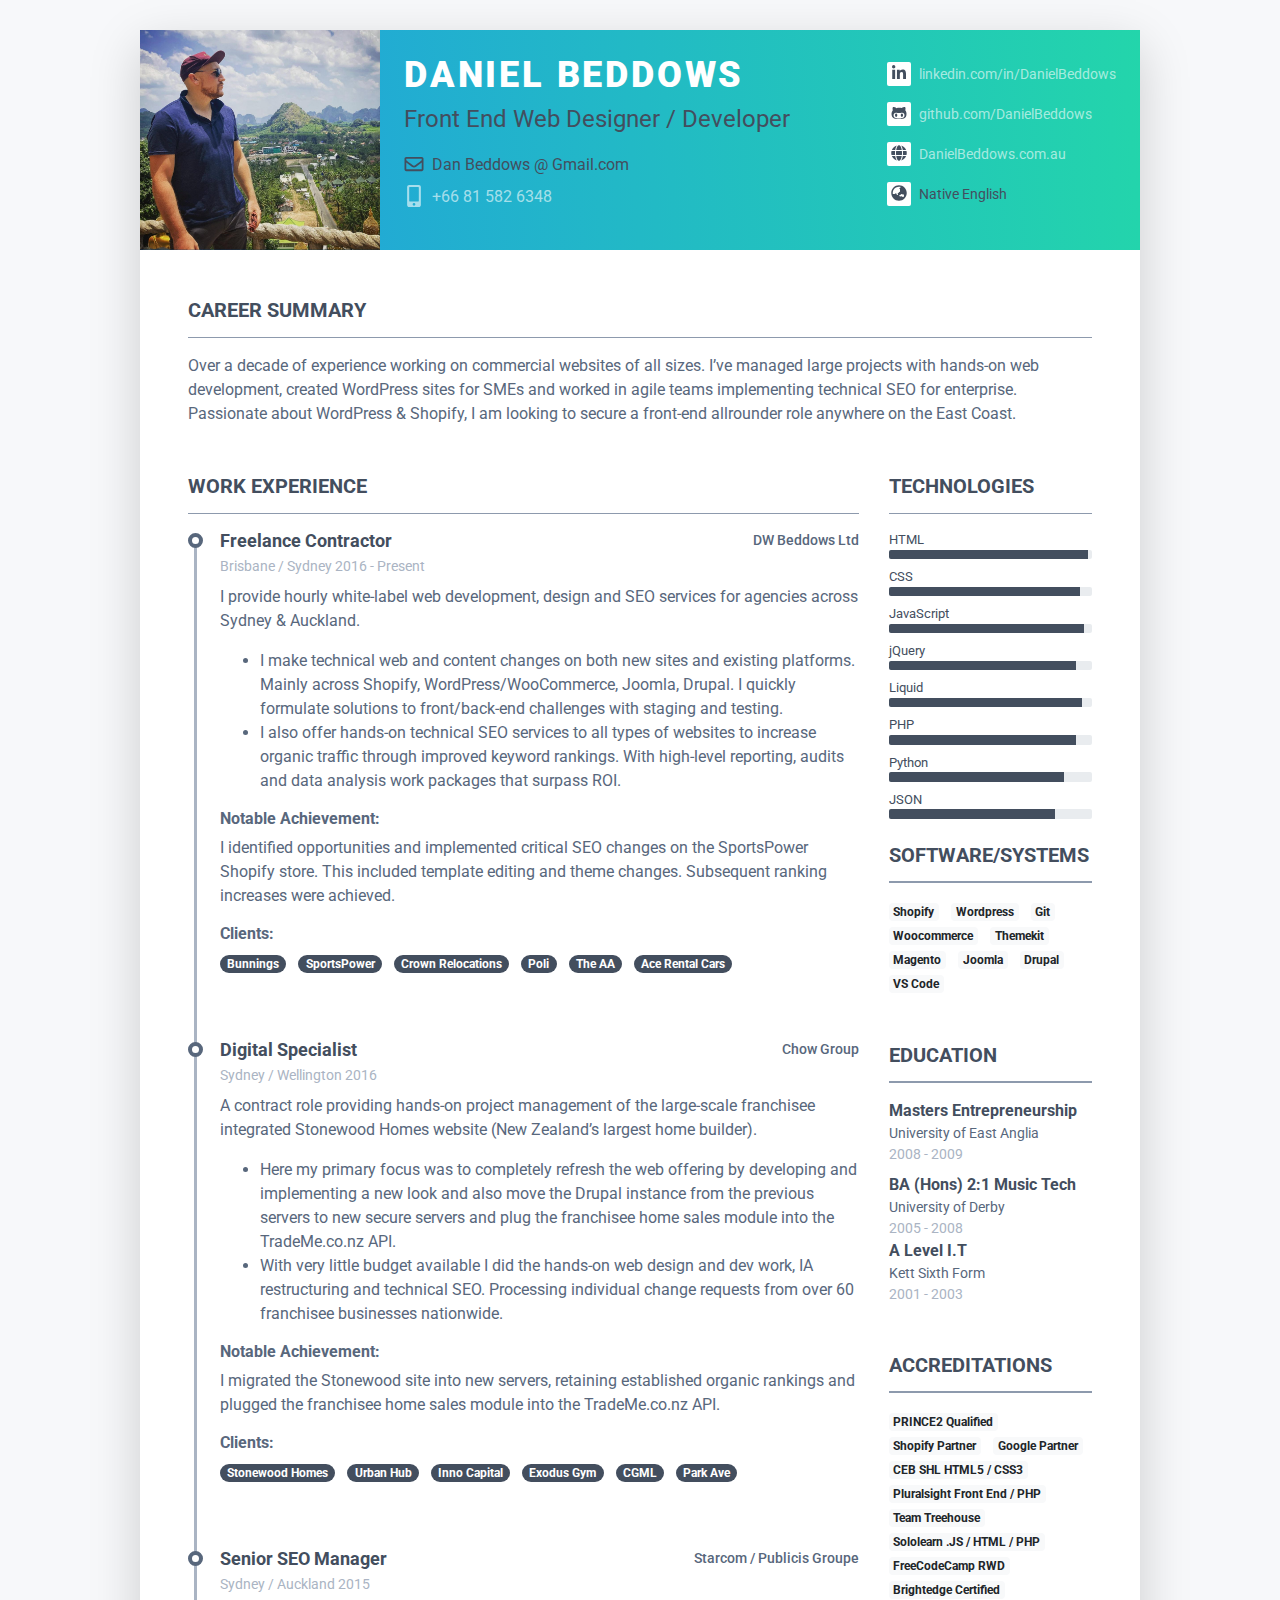
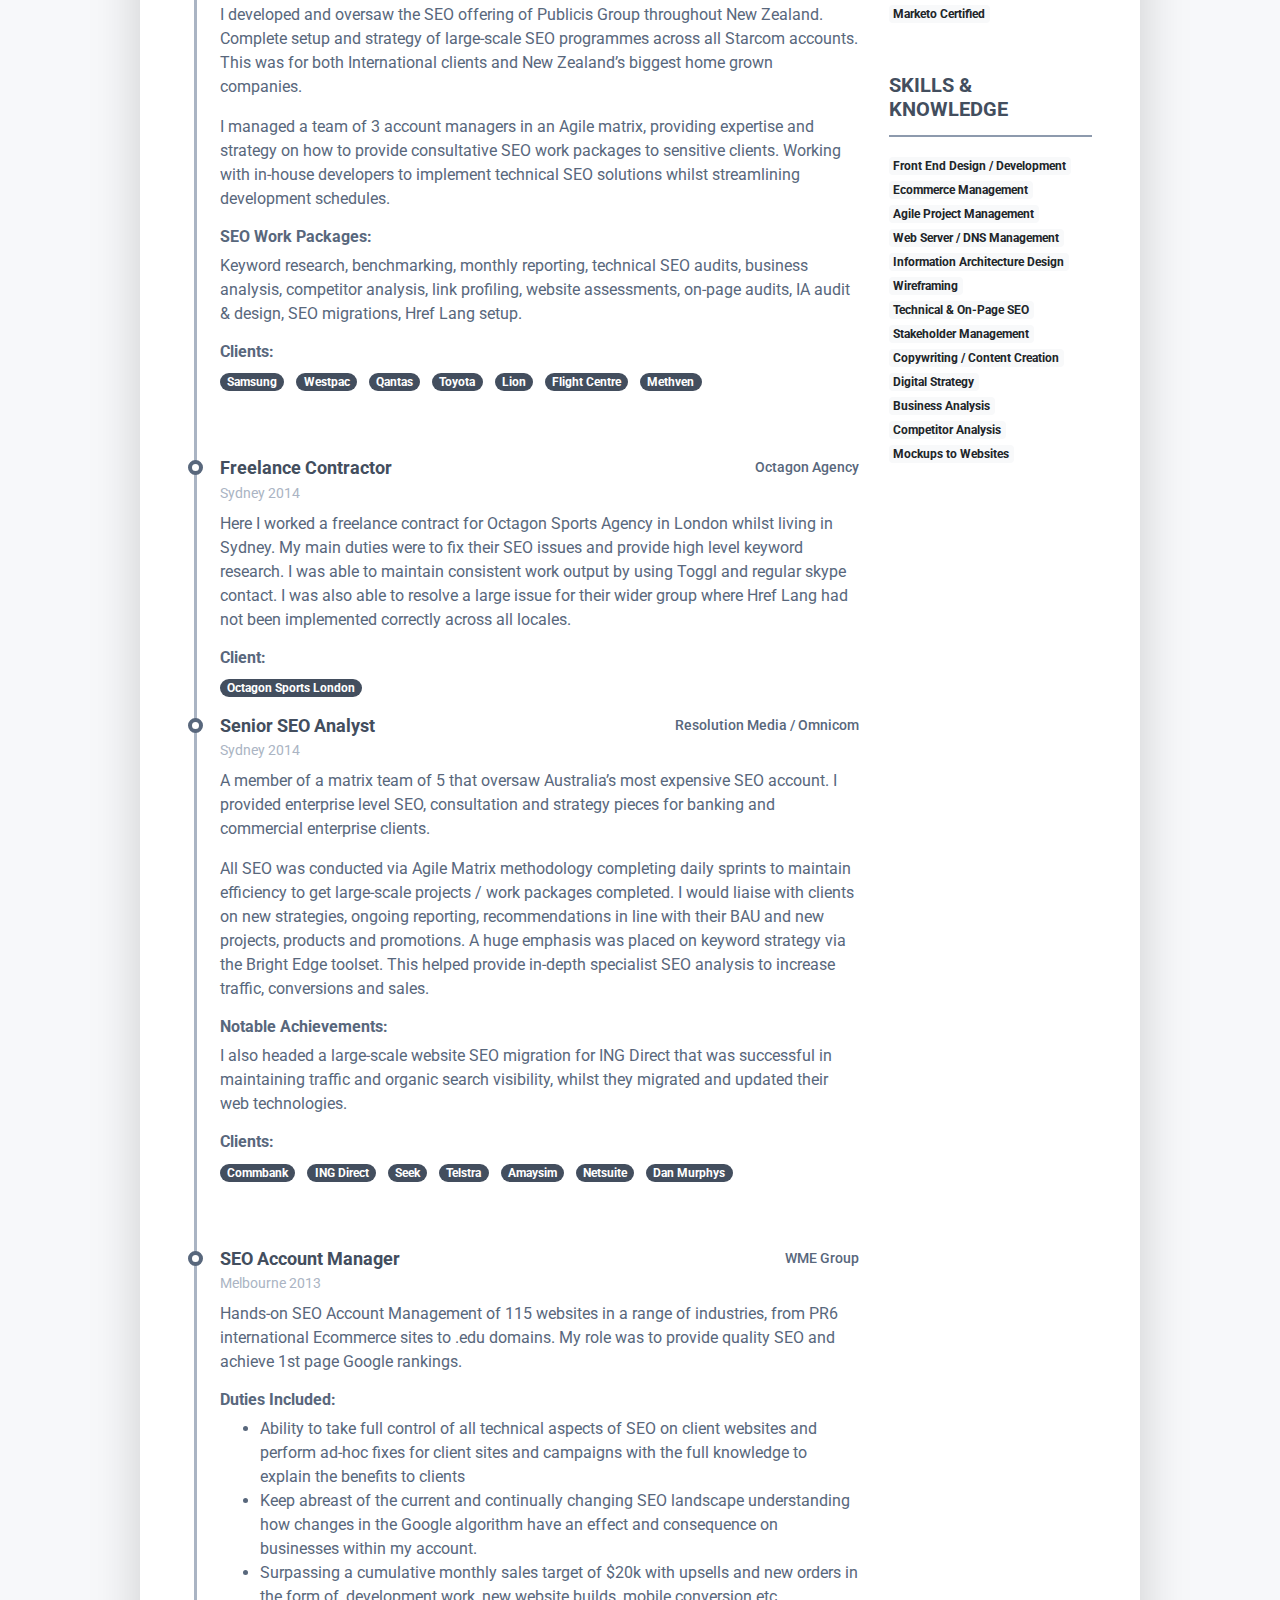
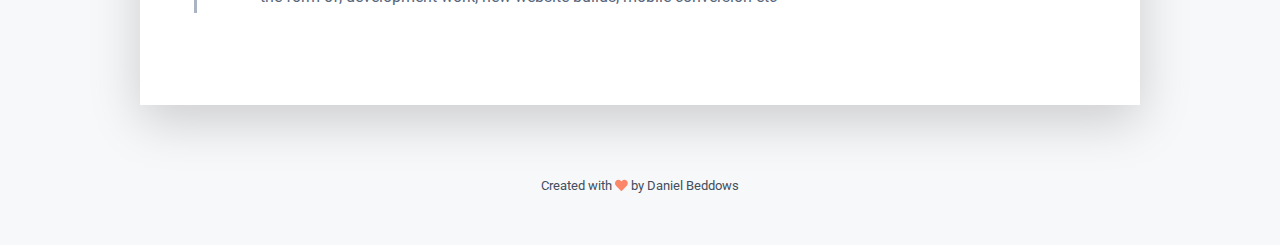
==== commit 902aa497: "Update resume.html" ====
--- a/resume.html
+++ b/resume.html
@@ -32,7 +32,7 @@
 				    <img class="mr-3 img-fluid picture mx-auto" src="assets/images/profile.png" alt="">
 				    <div class="media-body p-4 d-flex flex-column flex-md-row mx-auto mx-lg-0">
 					    <div class="primary-info">
-						    <h1 class="name mt-0 mb-1 text-white text-uppercase text-uppercase">Daniel Beddows</h1>
+						    <a href="https://DanielBeddows.com.au"><h1 class="name mt-0 mb-1 text-white text-uppercase text-uppercase">Daniel Beddows</h1></a>
 						    <div class="title mb-3">Front End Web Designer / Developer</div>
 						    <ul class="list-unstyled">
 								<li class="mb-2"><i class="far fa-envelope fa-fw mr-2" data-fa-transform="grow-3"></i>Dan Beddows &#64 Gmail.com</li>
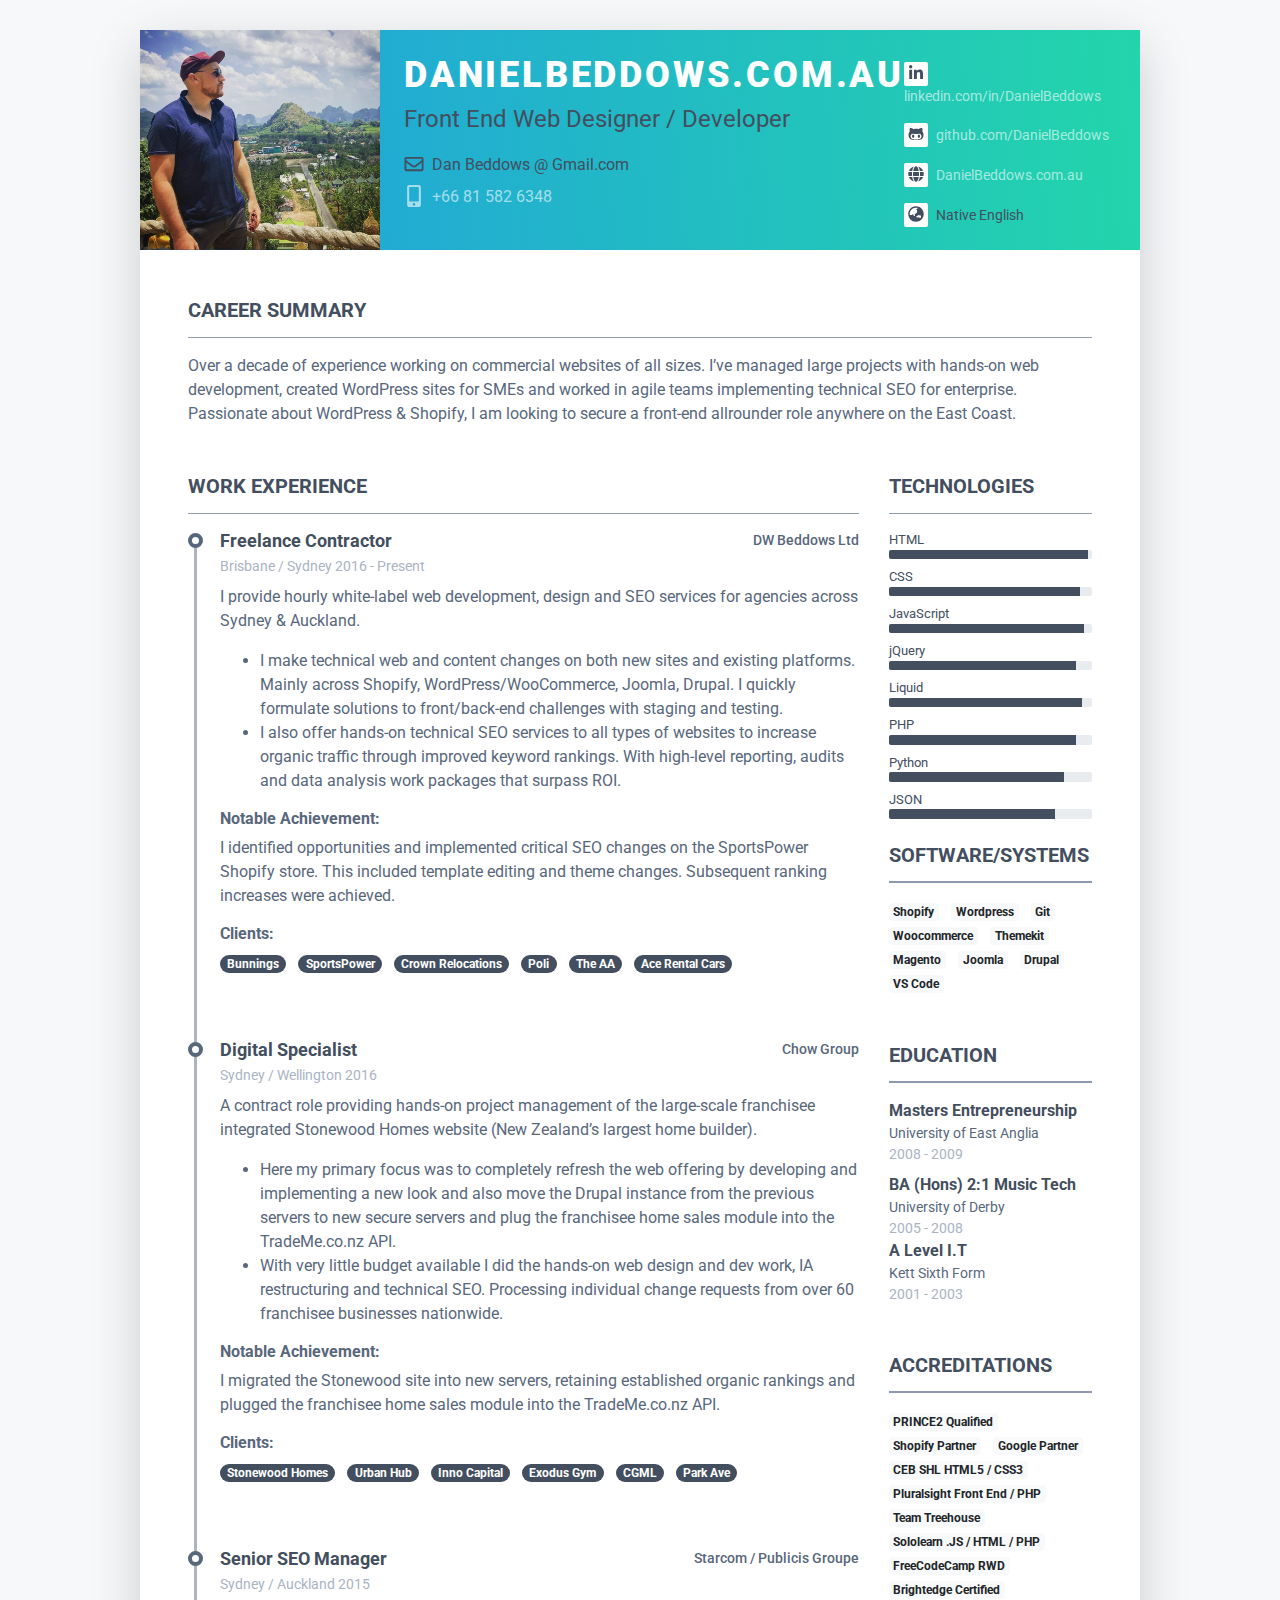
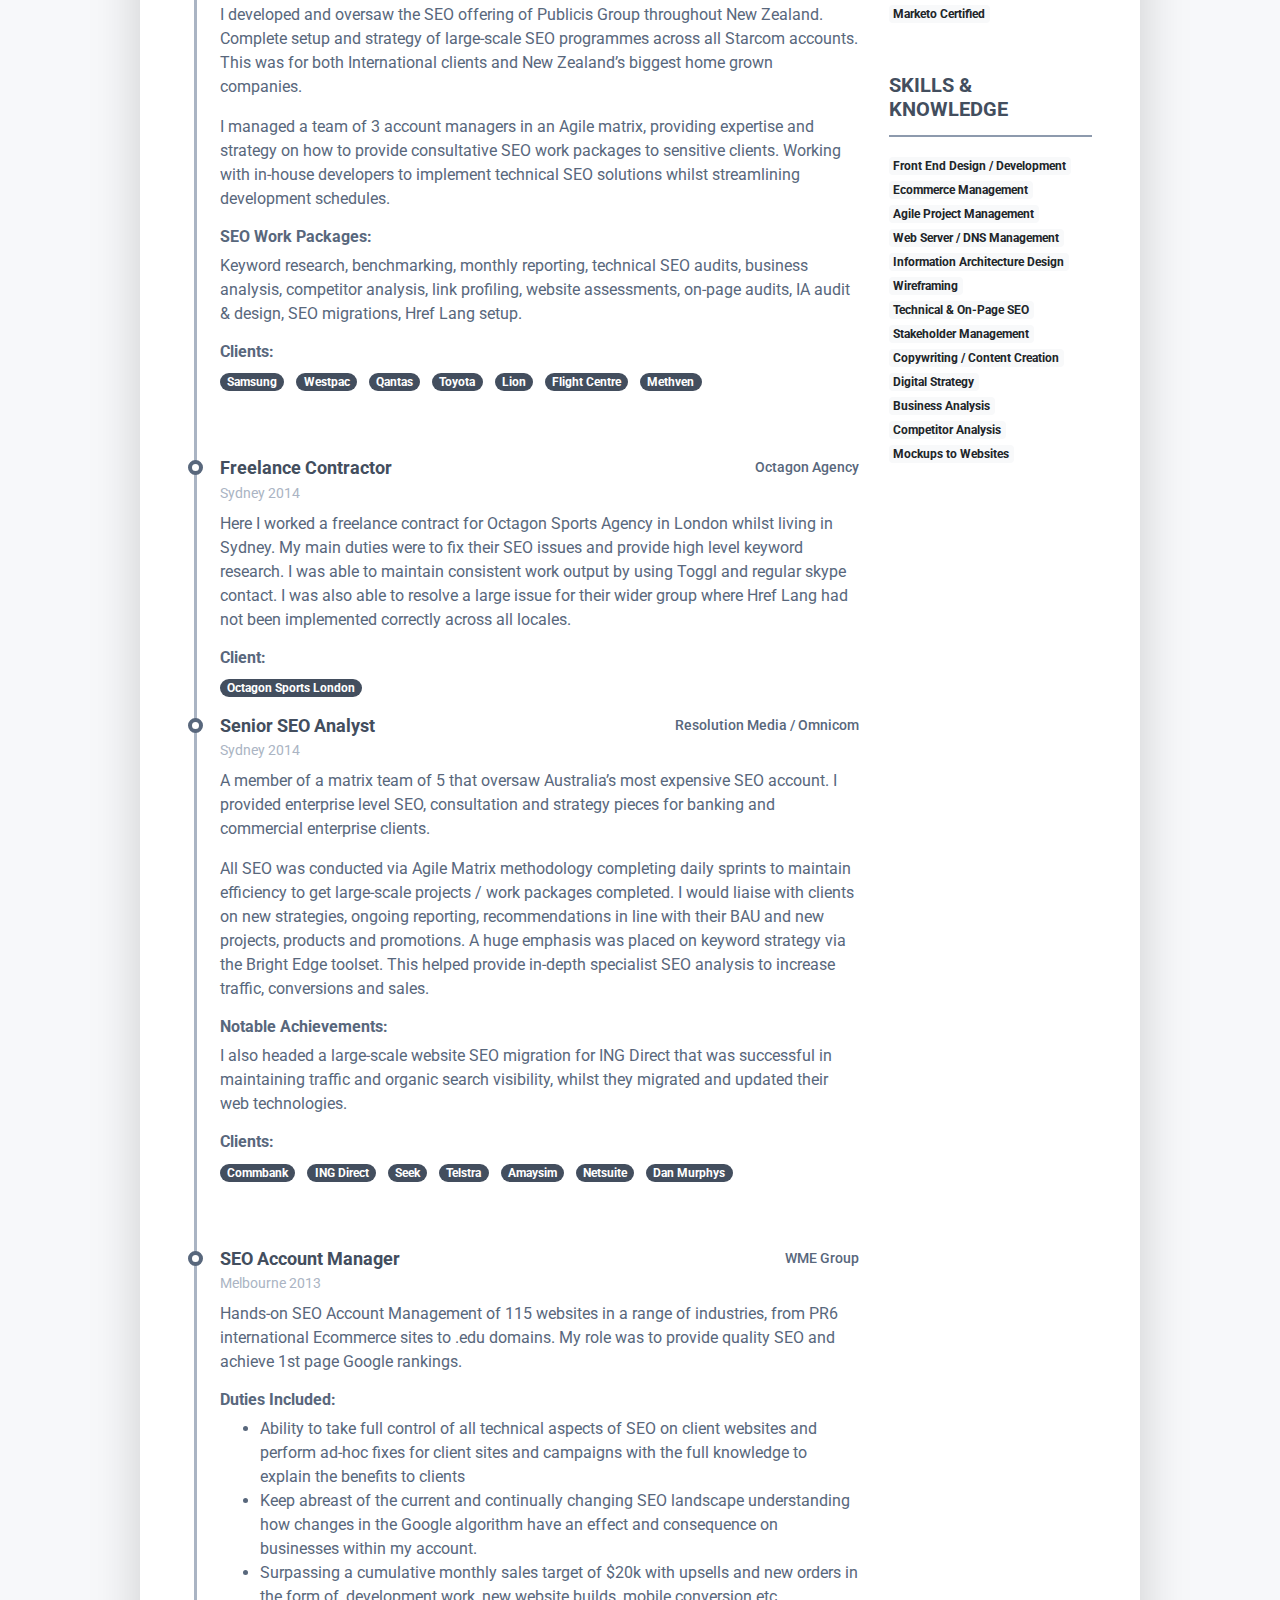
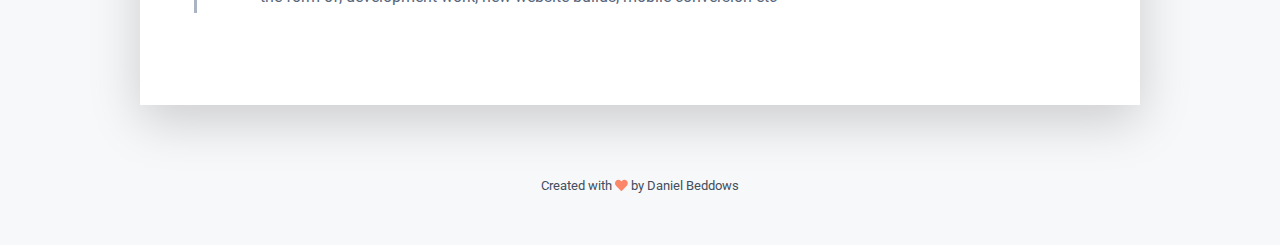
==== commit 4e6d4d56: "Update resume.html" ====
--- a/resume.html
+++ b/resume.html
@@ -32,7 +32,7 @@
 				    <img class="mr-3 img-fluid picture mx-auto" src="assets/images/profile.png" alt="">
 				    <div class="media-body p-4 d-flex flex-column flex-md-row mx-auto mx-lg-0">
 					    <div class="primary-info">
-						    <a href="https://DanielBeddows.com.au"><h1 class="name mt-0 mb-1 text-white text-uppercase text-uppercase">Daniel Beddows</h1></a>
+						    <a href="https://DanielBeddows.com.au"><h1 class="name mt-0 mb-1 text-white text-uppercase text-uppercase">DanielBeddows.com.au</h1></a>
 						    <div class="title mb-3">Front End Web Designer / Developer</div>
 						    <ul class="list-unstyled">
 								<li class="mb-2"><i class="far fa-envelope fa-fw mr-2" data-fa-transform="grow-3"></i>Dan Beddows &#64 Gmail.com</li>
